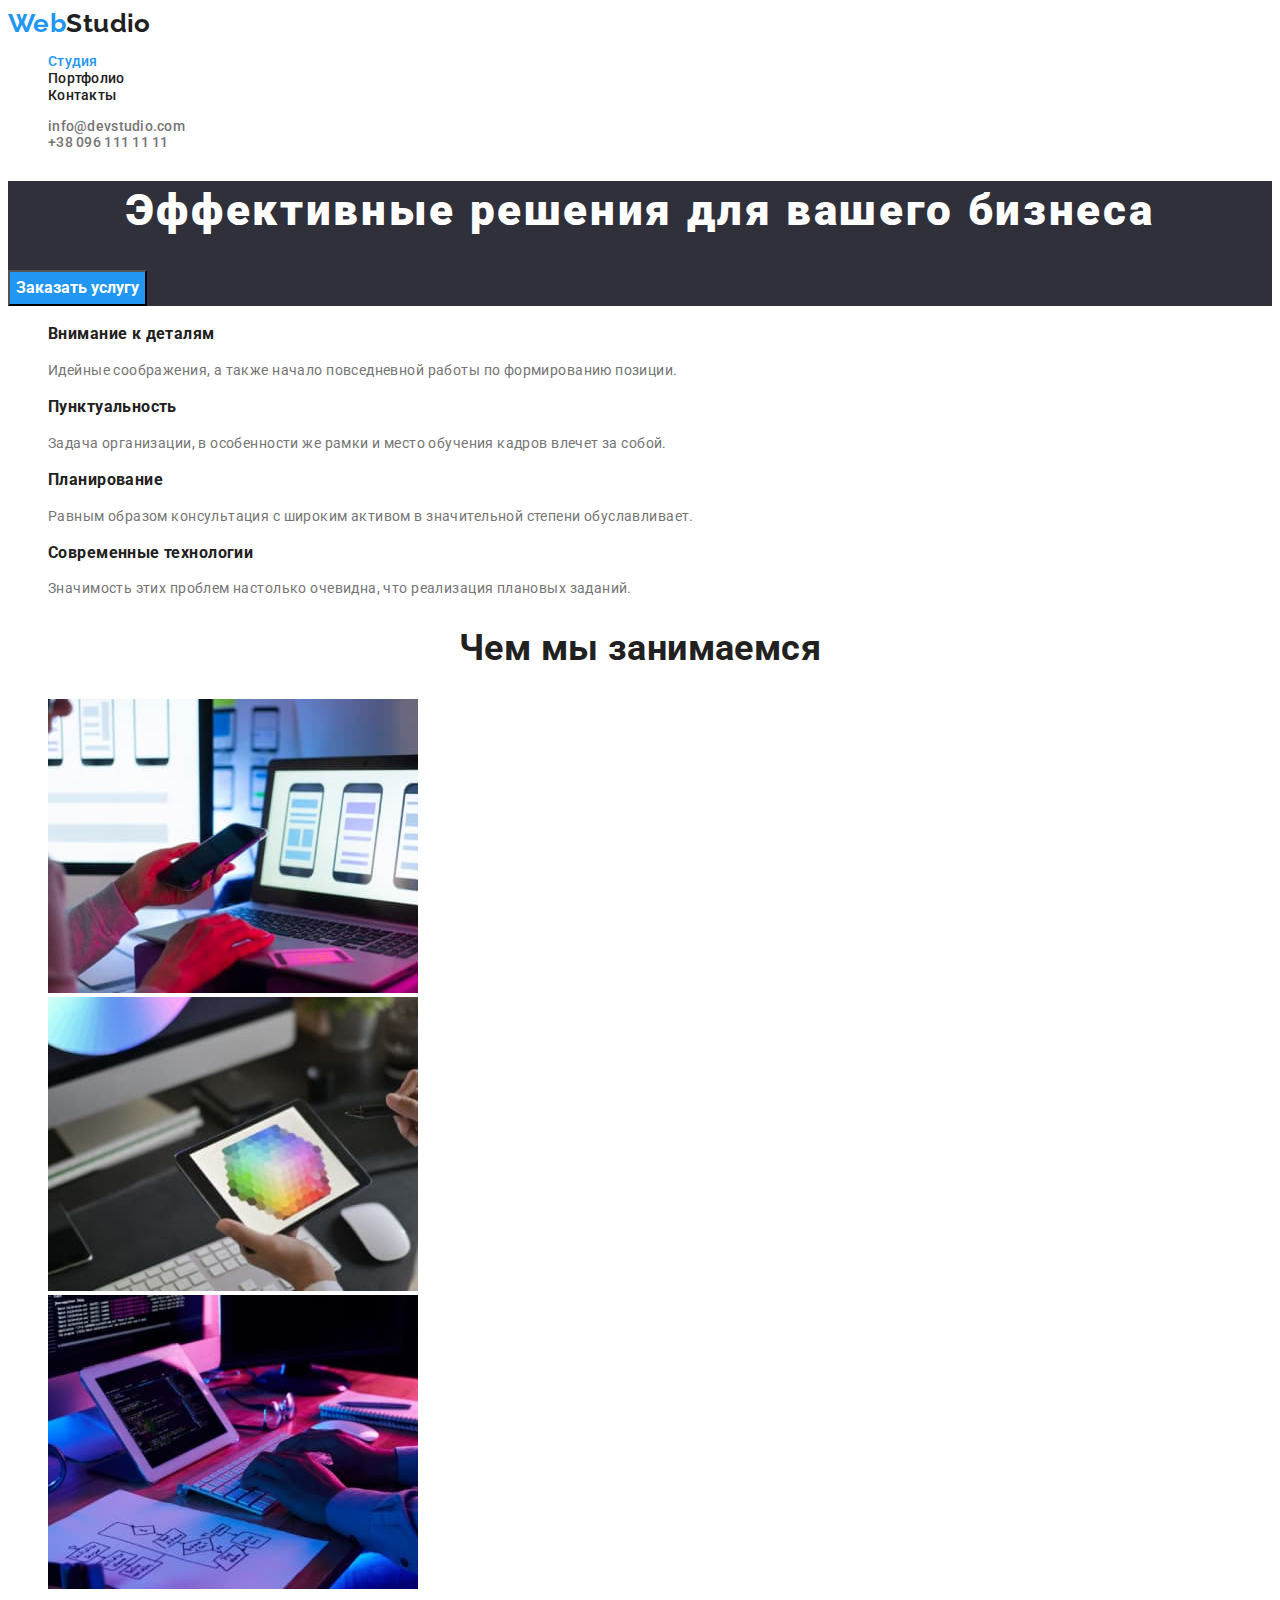
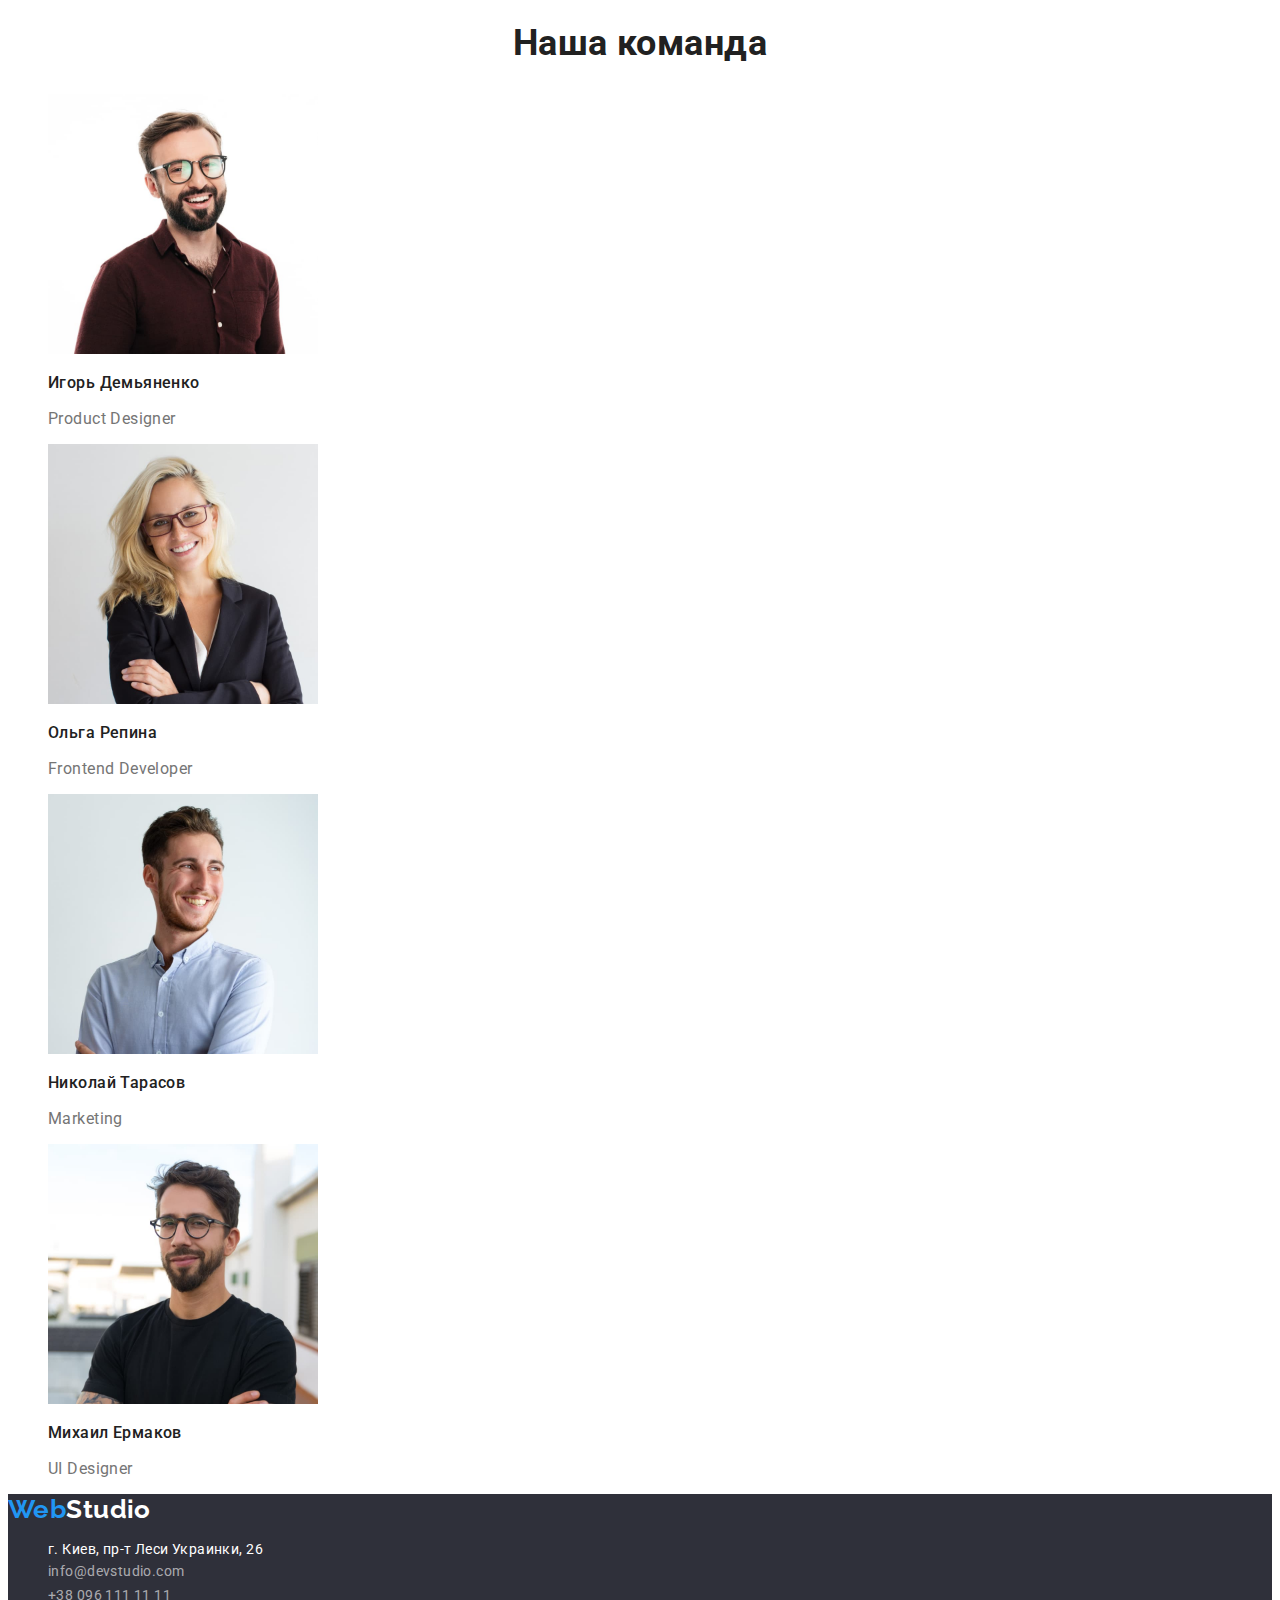
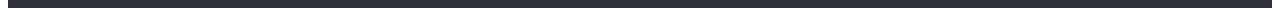
==== index.html @ 0cfbf5b4 "зклонований репозиторій" ====
<!DOCTYPE html>
<html lang="en">

<head>
    <meta charset="UTF-8">
    <meta http-equiv="X-UA-Compatible" content="IE=edge">
    <meta name="viewport" content="width=device-width, initial-scale=1.0">
    <link rel="preconnect" href="https://fonts.googleapis.com">
    <link
        href="https://fonts.googleapis.com/css2?family=Raleway:wght@700&family=Roboto:wght@400;500;700;900&display=swap"
        rel="stylesheet">
    <title>Студия</title>
    <link rel="stylesheet" href="./css/styles.css" />
</head>

<body>
    <header>
        <a class="logo" href="/">Web<span class="logo-span">Studio</span></a>

        <nav>
            <ul class="navigation list">
                <li class="navigation-item">
                    <a class="navigation-link current" href="./index.html">Студия</a>
                </li>
                <li class="navigation-item">
                    <a class="navigation-link" href="./portfolio.html">Портфолио</a>
                </li>
                <li class="navigation-item">
                    <a class="navigation-link" href="">Контакты</a>
                </li>
            </ul>
        </nav>
        <ul class="header-contacts list">
            <li class="contact-item"><a class="contact-link" href="mailto:info@devstudio.com">info@devstudio.com</a>
            </li>
            <li class="contact-item"><a class="contact-link" href="tel:+380961111111">+38 096 111 11 11</a></li>
        </ul>
    </header>
    <main>
        <!--hero section-->
        <section class="hero">
            <h1 class="hero-text">Эффективные решения для вашего бизнеса</h1>
            <button type="button" class="hero-button">Заказать услугу</button>
        </section>
        <!--principles of activity-->
        <section class="section">
            <ul class="list">
                <li clacc="principles-item">
                    <h3 class="title-principles">Внимание к деталям</h3>
                    <p class="principles-text">Идейные соображения, а также начало повседневной работы по формированию
                        позиции.</p>
                </li>
                <li clacc="principles-item">
                    <h3 class="title-principles">Пунктуальность</h3>
                    <p class="principles-text">Задача организации, в особенности же рамки и место обучения кадров влечет
                        за собой.</p>
                </li>
                <Li clacc="principles-item">
                    <h3 class="title-principles">Планирование</h3>
                    <p class="principles-text">Равным образом консультация с широким активом в значительной степени
                        обуславливает.</p>
                </li>
                <li clacc="principles-item">
                    <h3 class="title-principles">Современные технологии</h3>
                    <p class="principles-text">Значимость этих проблем настолько очевидна, что реализация плановых
                        заданий.</p>
                </li>
            </ul>
        </section>
        <!--section with photos-->
        <section class="section">
            <h2 class="title-section">Чем мы занимаемся</h2>
            <ul class="list">
                <li><img src="./images/img1.jpg" alt="ноутбук та телефон" width="370" /></li>
                <li><img src="./images/img2.jpg" alt="Планшет" width="370" /></li>
                <li><img src="./images/img3.jpg" alt="Клавіатура" width="370" /></li>
            </ul>
        </section>
        <!--our team-->
        <section class="section">
            <h2 class="title-section">Наша команда</h2>
            <ul class="list">
                <li class="worker-item">
                    <img src="./images/igor.jpg" alt="Фото Ігоря" width="270" class="worker-photo" />
                    <h3 class="worker-name">Игорь Демьяненко</h3>
                    <p class="worker-specialty">Product Designer</p>
                </li>
                <li class="worker-item">
                    <img src="./images/olga.jpg" alt="Фото Ольги" width="270" class="worker-photo" />
                    <h3 class="worker-name">Ольга Репина</h3>
                    <p class="worker-specialty">Frontend Developer</p>
                </li>
                <li class="worker-item">
                    <img src="./images/nikolay.jpg" alt="Фото Миколи" width="270" class="worker-photo" />
                    <h3 class="worker-name">Николай Тарасов</h3>
                    <p class="worker-specialty">Marketing</p>
                </li>
                <li class="worker-item">
                    <img src="./images/mihail.jpg" alt="Фото Михайла" width="270" class="worker-photo" />
                    <h3 class="worker-name">Михаил Ермаков</h3>
                    <p class="worker-specialty">UI Designer</p>
                </li>
            </ul>
        </section>
    </main>
    <footer class="footer">
        <a class="logo-footer" href="/">Web<span class="logo-footer-span">Studio</span></a>
        <address>
            <ul class="address list">
                <li class="address-text">г. Киев, пр-т Леси Украинки, 26</li>
                <li><a class="footer-contact" href="mailto:info@devstudio.com">info@devstudio.com</a></li>
                <li><a class="footer-contact" href="tel:+380961111111">+38 096 111 11 11</a></li>
            </ul>
        </address>
    </footer>
</body>

</html>
---- css/styles.css ----
:root {
  --title-text-color: #212121;
  --accent-color: #2196f3;
  --text-color: #757575;
  --wright-color: #ffffff;
}
body {
  font-family: Roboto, sans-serif;
  background-color: #ffffff;
  color: var(--text-color);
  letter-spacing: 0.03em;
  font-size: 14px;
  line-height: 1.2;
}

.list {
  list-style: none;
}
/* header */

.navigation-link:hover,
.navigation-link:focus,
.contact-link:hover,
.contact-link:focus,
.contact-link-adress:hover,
.contact-link-adress:focus {
  color: var(--accent-color);
}

.title-section,
.title-principles,
.worker-name,
.galery-title {
  color: var(--title-text-color);
}

.hero-button:hover {
  color: var(--title-text-color);
}
.hero-button {
  font-weight: 700;
  font-size: 16px;
  line-height: 1.88;
  color: var(--wright-color);
  background-color: var(--accent-color);
  font-family: inherit;
  cursor: pointer;
}
.filter-button:hover {
  color: var(--wright-color);
  background-color: var(--accent-color);
}
.filter-button {
  color: var(--title-text-color);
  font-weight: 500;
  font-size: 16px;
  line-height: 1.6;
  background-color: #f5f4fa;
  font-family: inherit;
  cursor: pointer;
}

.logo,
.logo-footer {
  font-family: Raleway;
  font-weight: 700;
  font-size: 26px;
  color: var(--accent-color);
  text-decoration: none;
}
.logo-span {
  color: var(--title-text-color);
}
.navigation-link {
  font-weight: 500;
  color: var(--title-text-color);
  letter-spacing: 0.02em;
  text-decoration: none;
}
.contact-link {
  font-weight: 500;
  color: var(--text-color);
  text-decoration: none;
  letter-spacing: 0.02em;
}
.hero,
.footer {
  background-color: #2f303a;
}
.hero-text {
  font-weight: 900;
  font-size: 44px;
  line-height: 1.36;
  text-align: center;
  color: var(--wright-color);
  letter-spacing: 0.06em;
}
.title-principles {
  font-weight: 700;
  line-height: 1.42;
}
.title-section {
  font-weight: 700;
  font-size: 36px;
  line-height: 1.17;
  text-align: center;
}

.worker-name {
  font-weight: 500;
  font-size: 16px;
  line-height: 1.18;
}
.worker-specialty {
  font-size: 16px;
}
.logo-footer-span,
.address-text {
  color: var(--wright-color);
}
.address-text {
  font-style: normal;
  line-height: 1.5;
}
.galery-title {
  font-weight: 700;
  font-size: 18px;
  line-height: 2;
}
.current {
  color: var(--accent-color);
}
.footer-contact {
  font-style: normal;
  line-height: 1.7;
  color: rgba(255, 255, 255, 0.6);
  text-decoration: none;
}
.galery-link {
  text-decoration: none;
}
.galery-text {
  color: var(--text-color);
}
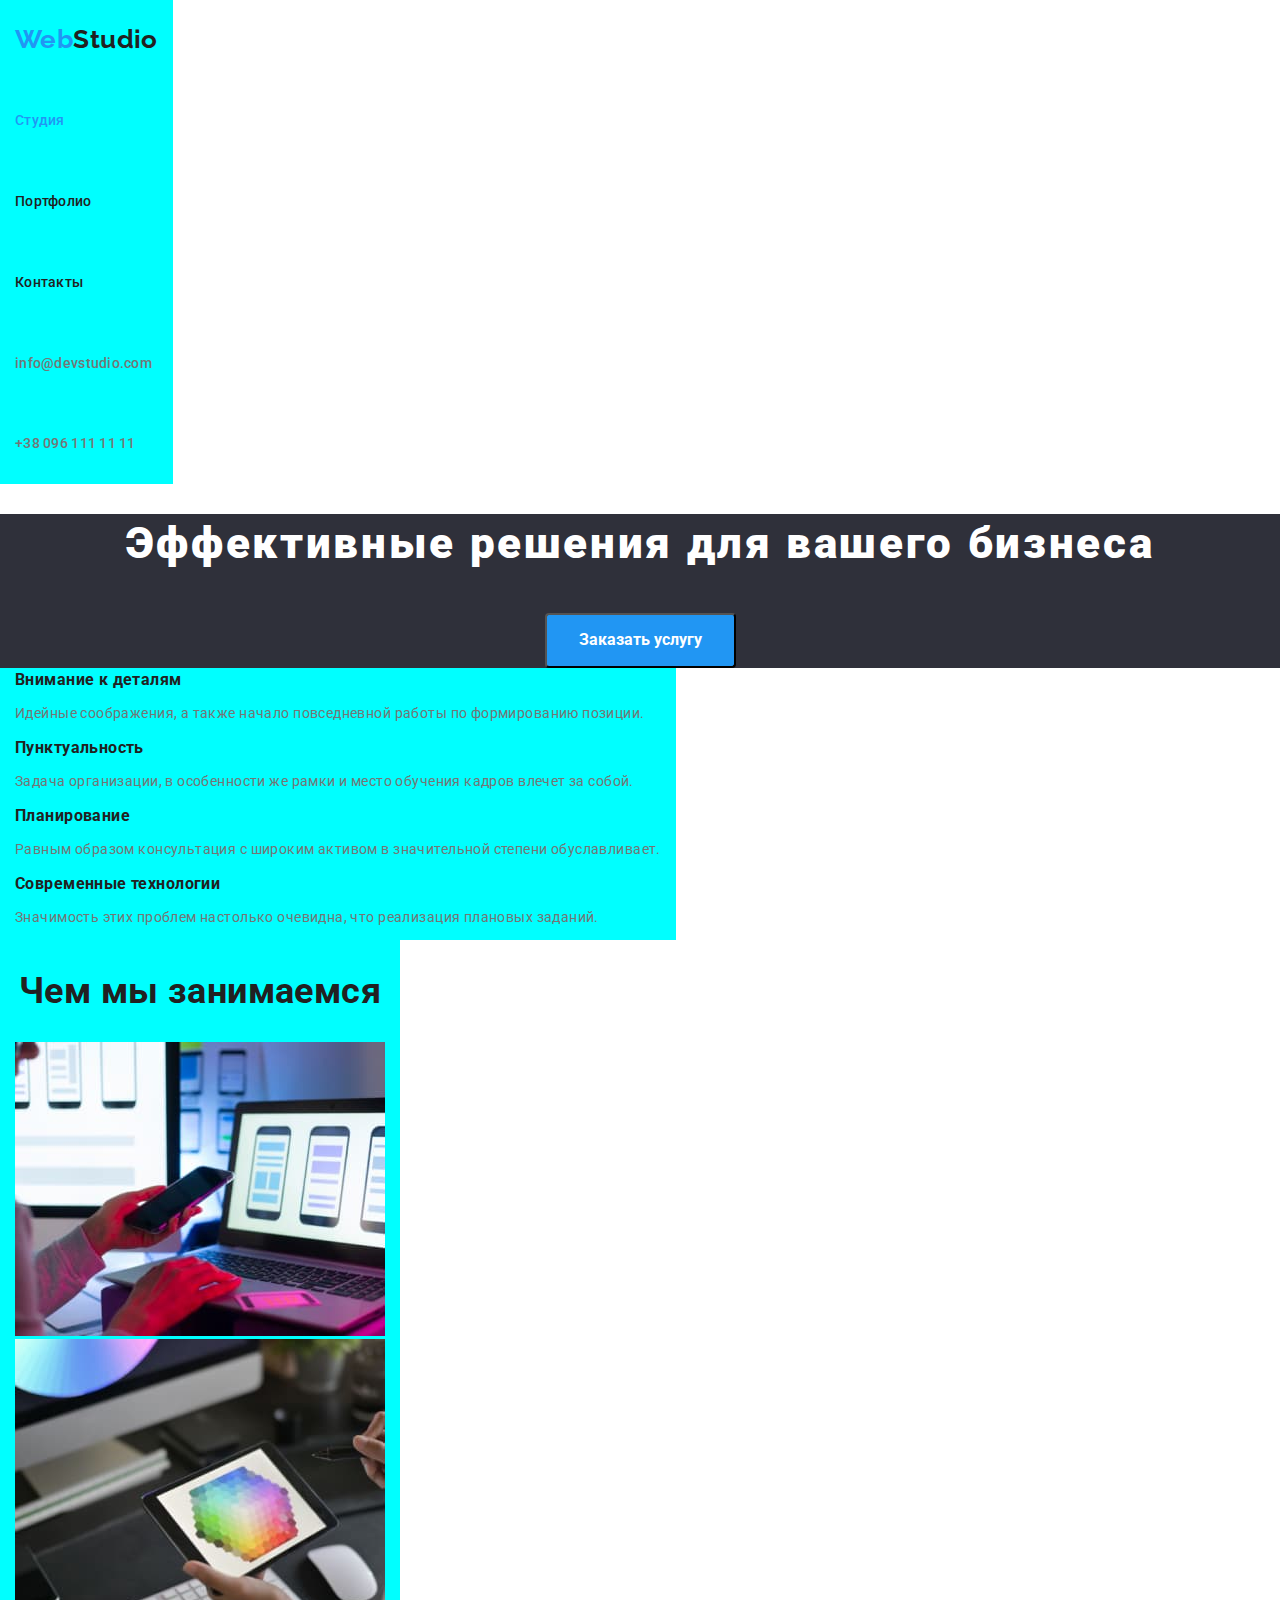
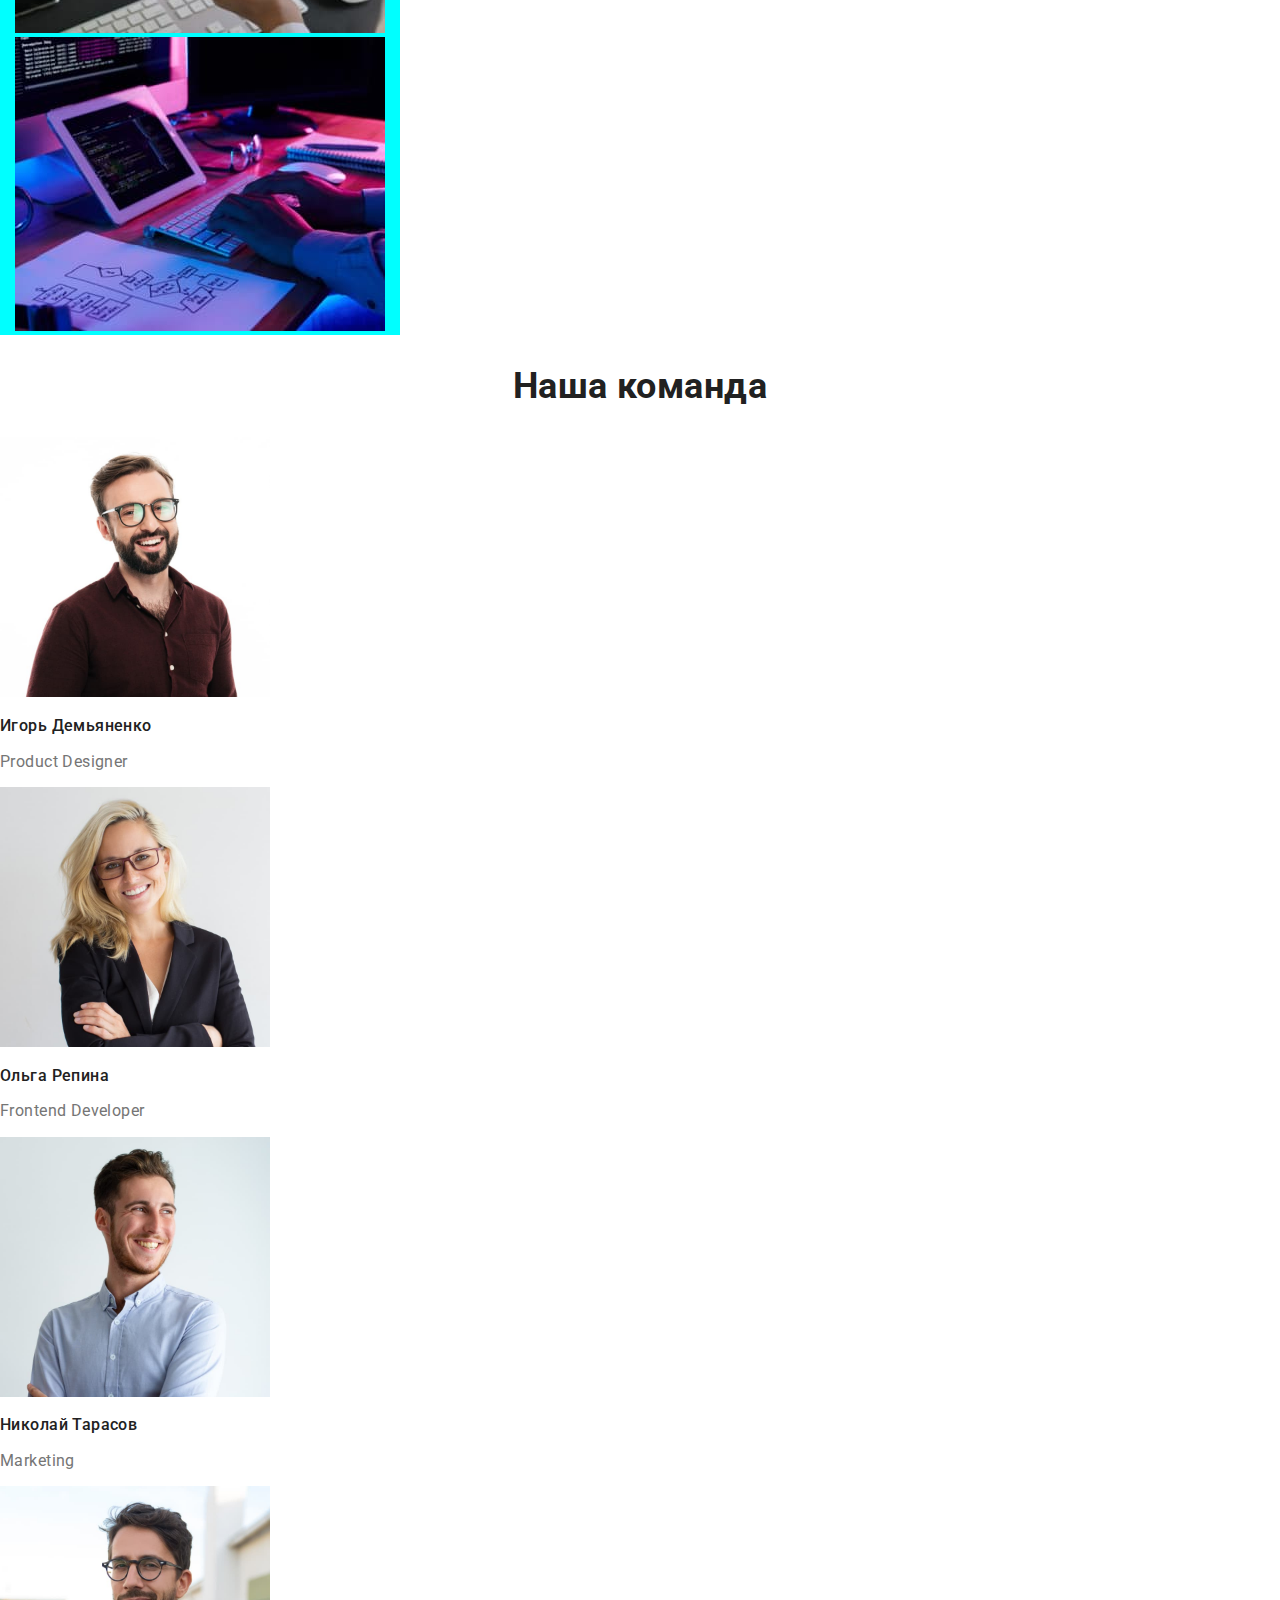
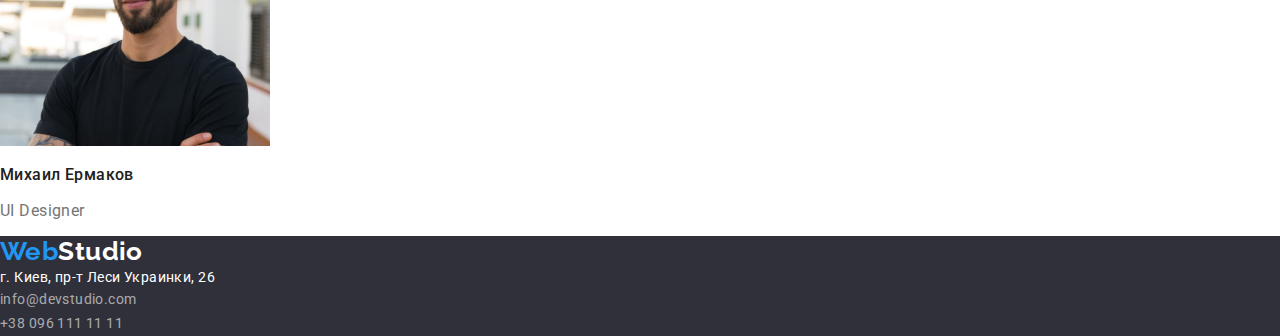
==== commit 64e47cf1: "початок ДЗ№3" ====
--- a/index.html
+++ b/index.html
@@ -6,35 +6,37 @@
     <meta http-equiv="X-UA-Compatible" content="IE=edge">
     <meta name="viewport" content="width=device-width, initial-scale=1.0">
     <link rel="preconnect" href="https://fonts.googleapis.com">
-    <link
-        href="https://fonts.googleapis.com/css2?family=Raleway:wght@700&family=Roboto:wght@400;500;700;900&display=swap"
+    <link href="https://fonts.googleapis.com/css2?family=Raleway:wght@700&family=Roboto:wght@400;500;700;900&display=swap"
         rel="stylesheet">
     <title>Студия</title>
+    <link rel="stylesheet" href="https://cdnjs.cloudflare.com/ajax/libs/modern-normalize/1.1.0/modern-normalize.min.css" />
     <link rel="stylesheet" href="./css/styles.css" />
 </head>
 
 <body>
     <header>
-        <a class="logo" href="/">Web<span class="logo-span">Studio</span></a>
-
-        <nav>
-            <ul class="navigation list">
-                <li class="navigation-item">
-                    <a class="navigation-link current" href="./index.html">Студия</a>
+        <div class="container">
+            <a class="logo" href="/">Web<span class="logo-span">Studio</span></a>
+            
+            <nav>
+                <ul class="navigation list">
+                    <li class="navigation-item">
+                        <a class="navigation-link current" href="./index.html">Студия</a>
+                    </li>
+                    <li class="navigation-item">
+                        <a class="navigation-link" href="./portfolio.html">Портфолио</a>
+                    </li>
+                    <li class="navigation-item">
+                        <a class="navigation-link" href="">Контакты</a>
+                    </li>
+                </ul>
+            </nav>
+            <ul class="header-contacts list">
+                <li class="contact-item"><a class="contact-link" href="mailto:info@devstudio.com">info@devstudio.com</a>
                 </li>
-                <li class="navigation-item">
-                    <a class="navigation-link" href="./portfolio.html">Портфолио</a>
-                </li>
-                <li class="navigation-item">
-                    <a class="navigation-link" href="">Контакты</a>
-                </li>
+                <li class="contact-item"><a class="contact-link" href="tel:+380961111111">+38 096 111 11 11</a></li>
             </ul>
-        </nav>
-        <ul class="header-contacts list">
-            <li class="contact-item"><a class="contact-link" href="mailto:info@devstudio.com">info@devstudio.com</a>
-            </li>
-            <li class="contact-item"><a class="contact-link" href="tel:+380961111111">+38 096 111 11 11</a></li>
-        </ul>
+        </div>
     </header>
     <main>
         <!--hero section-->
@@ -43,39 +45,43 @@
             <button type="button" class="hero-button">Заказать услугу</button>
         </section>
         <!--principles of activity-->
-        <section class="section">
-            <ul class="list">
-                <li clacc="principles-item">
-                    <h3 class="title-principles">Внимание к деталям</h3>
-                    <p class="principles-text">Идейные соображения, а также начало повседневной работы по формированию
-                        позиции.</p>
-                </li>
-                <li clacc="principles-item">
-                    <h3 class="title-principles">Пунктуальность</h3>
-                    <p class="principles-text">Задача организации, в особенности же рамки и место обучения кадров влечет
-                        за собой.</p>
-                </li>
-                <Li clacc="principles-item">
-                    <h3 class="title-principles">Планирование</h3>
-                    <p class="principles-text">Равным образом консультация с широким активом в значительной степени
-                        обуславливает.</p>
-                </li>
-                <li clacc="principles-item">
-                    <h3 class="title-principles">Современные технологии</h3>
-                    <p class="principles-text">Значимость этих проблем настолько очевидна, что реализация плановых
-                        заданий.</p>
-                </li>
-            </ul>
-        </section>
-        <!--section with photos-->
-        <section class="section">
-            <h2 class="title-section">Чем мы занимаемся</h2>
-            <ul class="list">
-                <li><img src="./images/img1.jpg" alt="ноутбук та телефон" width="370" /></li>
-                <li><img src="./images/img2.jpg" alt="Планшет" width="370" /></li>
-                <li><img src="./images/img3.jpg" alt="Клавіатура" width="370" /></li>
-            </ul>
-        </section>
+            <section class="section">
+                <div class="container">
+                    <ul class="list">
+                        <li clacc="principles-item">
+                            <h3 class="title-principles">Внимание к деталям</h3>
+                            <p class="principles-text">Идейные соображения, а также начало повседневной работы по формированию
+                                позиции.</p>
+                        </li>
+                        <li clacc="principles-item">
+                            <h3 class="title-principles">Пунктуальность</h3>
+                            <p class="principles-text">Задача организации, в особенности же рамки и место обучения кадров влечет
+                                за собой.</p>
+                        </li>
+                        <Li clacc="principles-item">
+                            <h3 class="title-principles">Планирование</h3>
+                            <p class="principles-text">Равным образом консультация с широким активом в значительной степени
+                                обуславливает.</p>
+                        </li>
+                        <li clacc="principles-item">
+                            <h3 class="title-principles">Современные технологии</h3>
+                            <p class="principles-text">Значимость этих проблем настолько очевидна, что реализация плановых
+                                заданий.</p>
+                        </li>
+                    </ul>
+                </div>
+            </section>
+                <!--section with photos-->
+            <section class="section">
+                <div class="container">
+                    <h2 class="title-section">Чем мы занимаемся</h2>
+                    <ul class="list">
+                        <li><img src="./images/img1.jpg" alt="ноутбук та телефон" width="370" /></li>
+                        <li><img src="./images/img2.jpg" alt="Планшет" width="370" /></li>
+                        <li><img src="./images/img3.jpg" alt="Клавіатура" width="370" /></li>
+                    </ul>
+                </div>
+            </section>
         <!--our team-->
         <section class="section">
             <h2 class="title-section">Наша команда</h2>
--- a/css/styles.css
+++ b/css/styles.css
@@ -15,6 +15,8 @@
 
 .list {
   list-style: none;
+  padding: 0;
+  margin: 0;
 }
 /* header */
 
@@ -33,11 +35,20 @@
 .galery-title {
   color: var(--title-text-color);
 }
+.container {
+  display: inline-block;
+  width: 1200;
+  background-color: aqua;
+  margin: 0;
+  padding: 0 15px;
+}
 
 .hero-button:hover {
   color: var(--title-text-color);
 }
 .hero-button {
+  display: inline-block;
+  text-align: center;
   font-weight: 700;
   font-size: 16px;
   line-height: 1.88;
@@ -45,6 +56,8 @@
   background-color: var(--accent-color);
   font-family: inherit;
   cursor: pointer;
+  border-radius: 4px;
+  padding: 10px 32px;
 }
 .filter-button:hover {
   color: var(--wright-color);
@@ -68,24 +81,39 @@
   color: var(--accent-color);
   text-decoration: none;
 }
+.logo {
+  display: inline-block;
+  margin-top: 24px;
+  margin-bottom: 25px;
+}
 .logo-span {
   color: var(--title-text-color);
 }
 .navigation-link {
+  display: inline-block;
   font-weight: 500;
   color: var(--title-text-color);
   letter-spacing: 0.02em;
   text-decoration: none;
+  margin-top: 32px;
+  margin-bottom: 32px;
 }
 .contact-link {
+  display: inline-block;
   font-weight: 500;
   color: var(--text-color);
   text-decoration: none;
   letter-spacing: 0.02em;
+  margin-top: 32px;
+  margin-bottom: 32px;
 }
 .hero,
 .footer {
   background-color: #2f303a;
+}
+.hero {
+  text-align: center;
+  margin-bottom: o;
 }
 .hero-text {
   font-weight: 900;
@@ -94,6 +122,9 @@
   text-align: center;
   color: var(--wright-color);
   letter-spacing: 0.06em;
+  margin-left: 0;
+  margin-right: 0;
+  margin-bottom: 40px;
 }
 .title-principles {
   font-weight: 700;
@@ -142,3 +173,14 @@
 .galery-text {
   color: var(--text-color);
 }
+
+.title-principles {
+  margin-top: 0;
+  margin-bottom: 10px;
+}
+.section {
+  padding-top: 94;
+  padding-bottom: 94;
+  margin-top: 0;
+  margin-bottom: 0;
+}
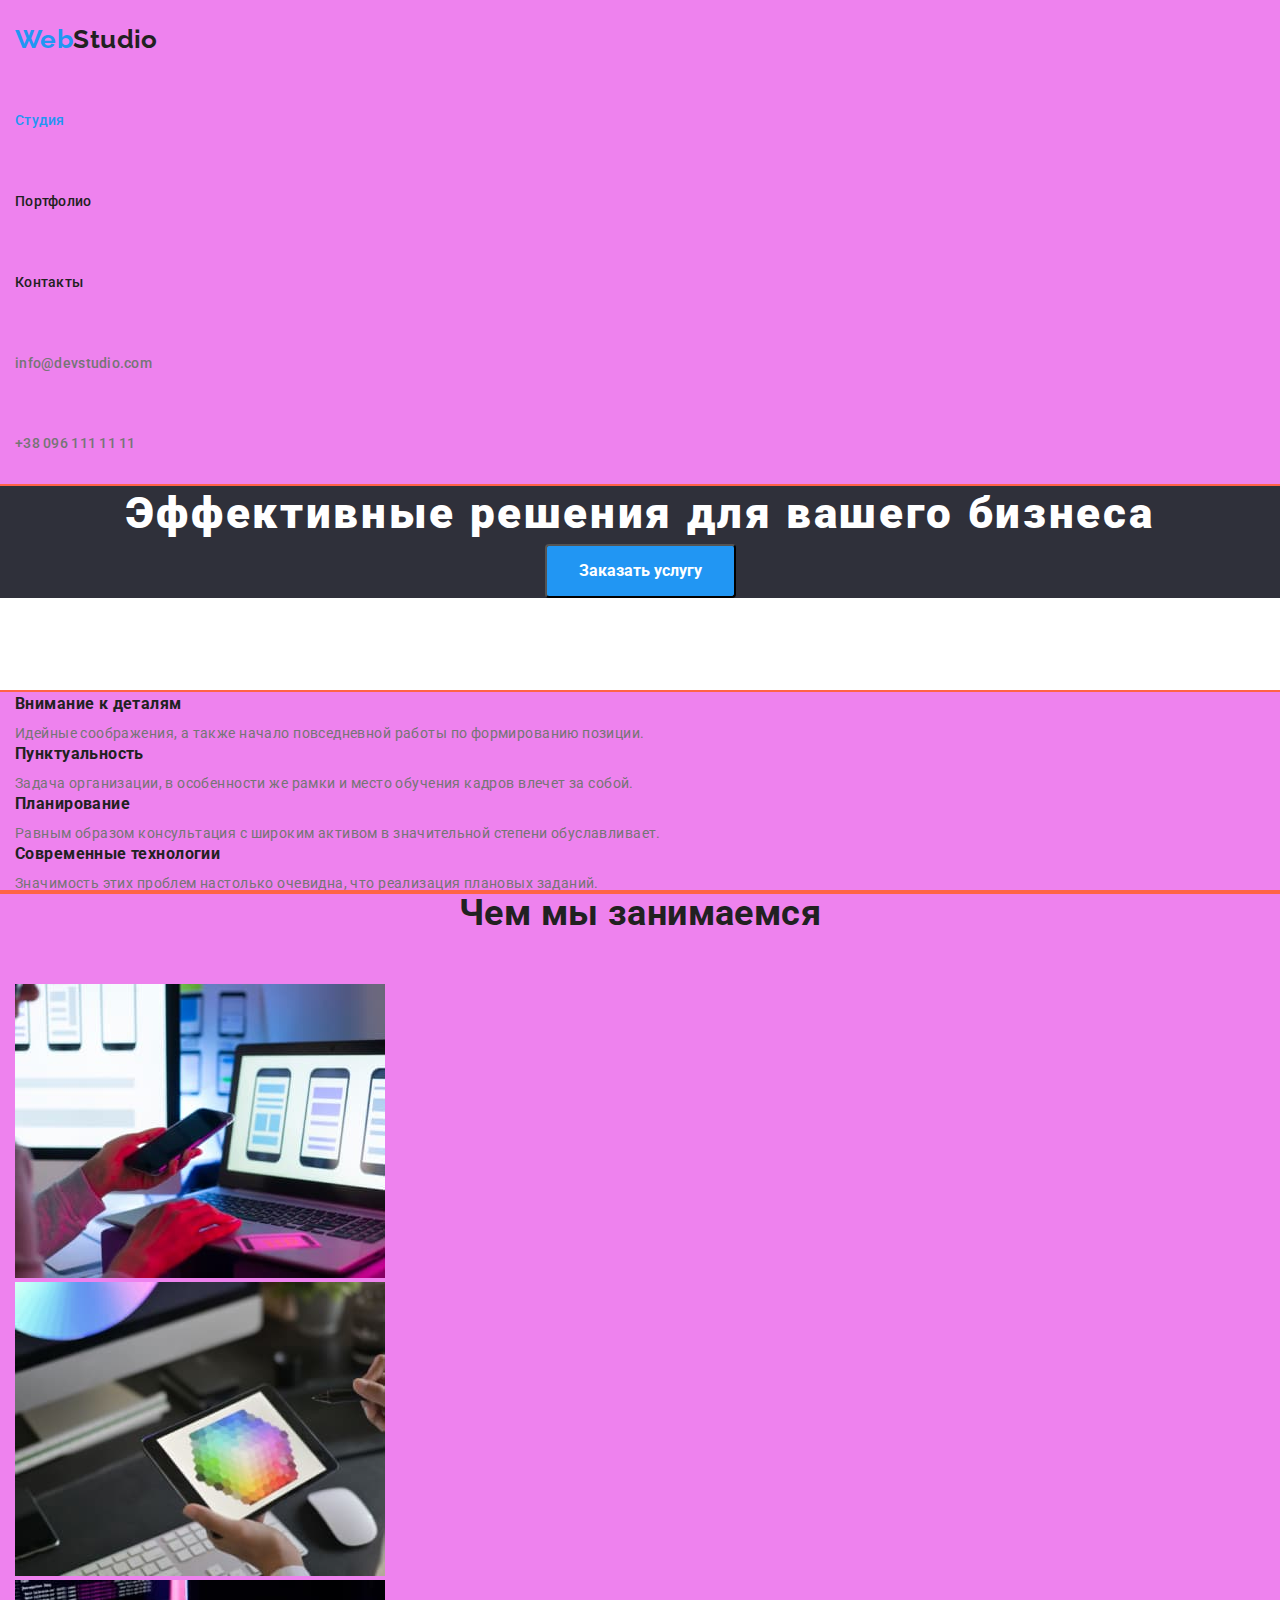
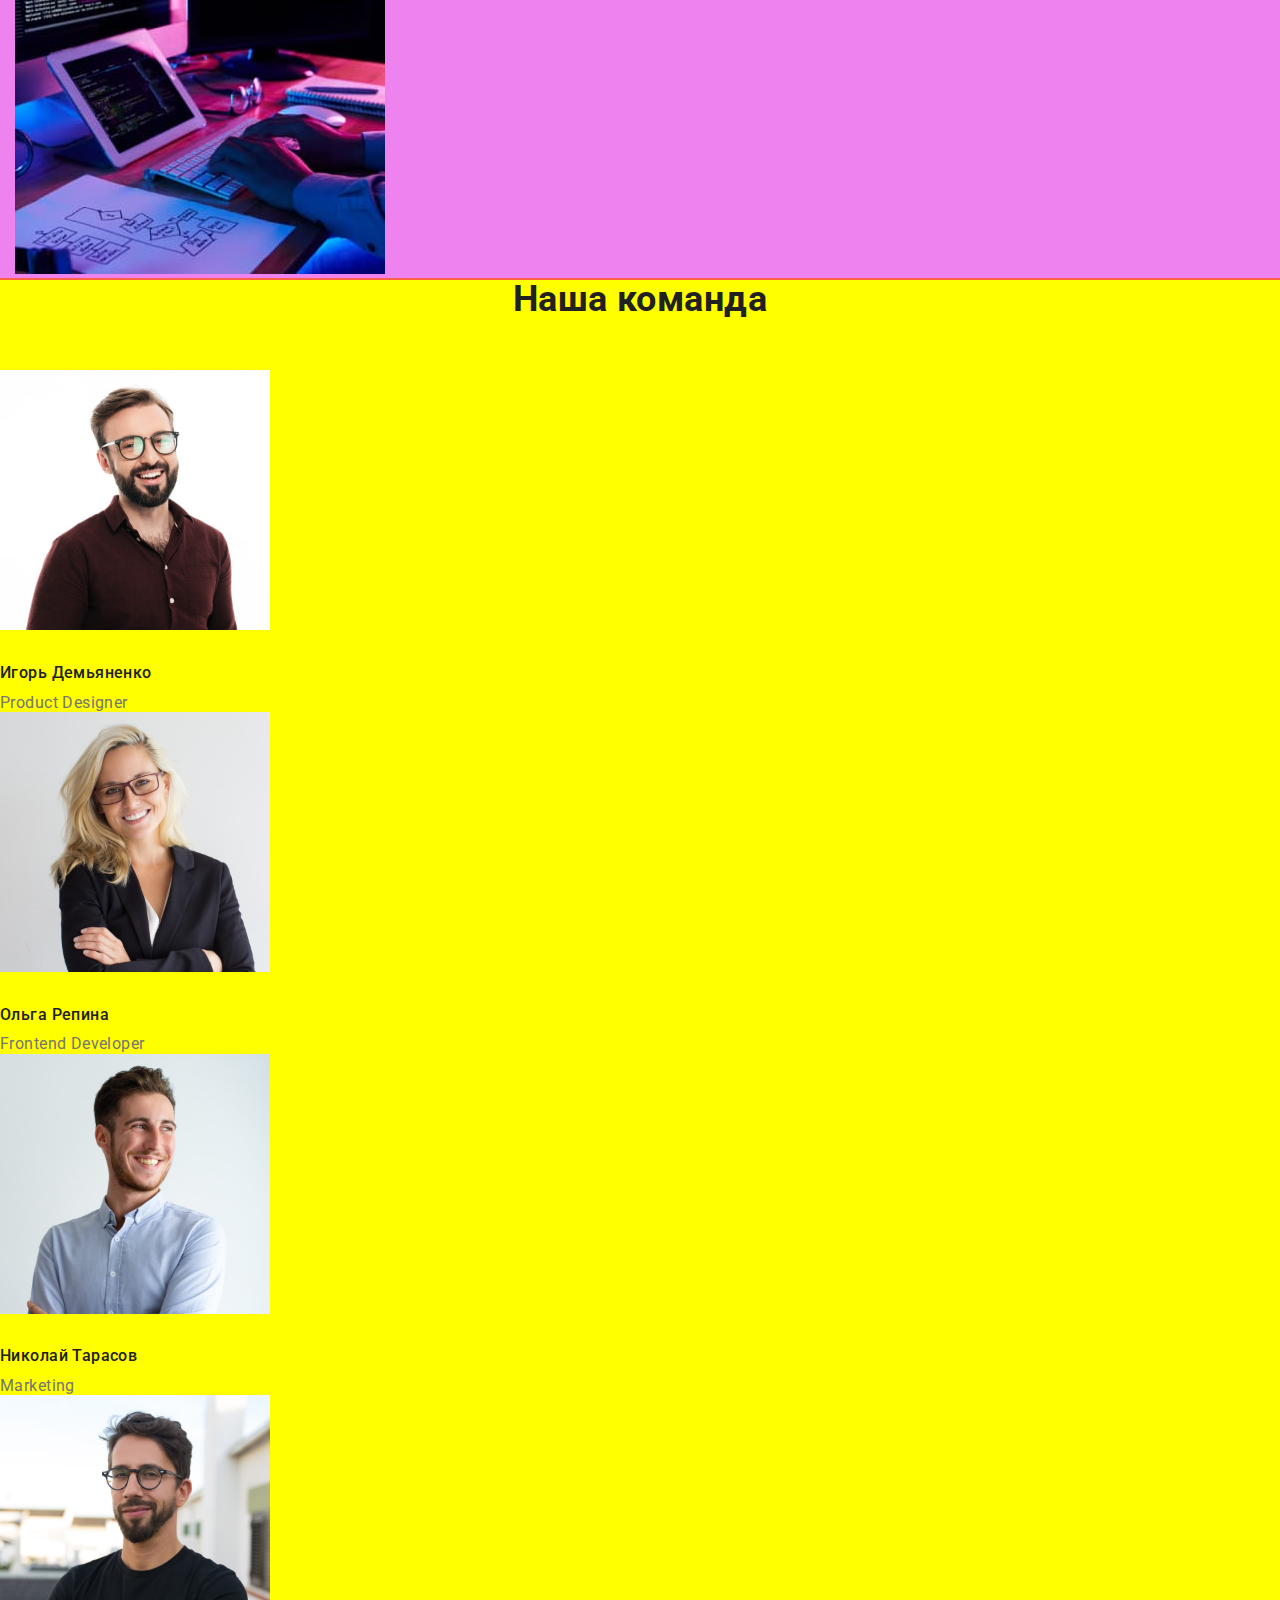
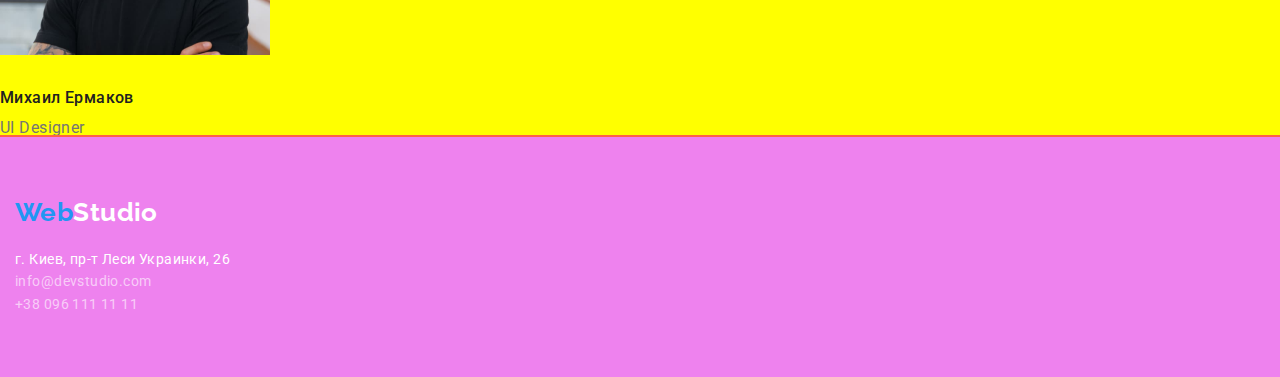
==== commit cfab3307: "20.07.2021" ====
--- a/index.html
+++ b/index.html
@@ -110,14 +110,16 @@
         </section>
     </main>
     <footer class="footer">
-        <a class="logo-footer" href="/">Web<span class="logo-footer-span">Studio</span></a>
-        <address>
-            <ul class="address list">
-                <li class="address-text">г. Киев, пр-т Леси Украинки, 26</li>
-                <li><a class="footer-contact" href="mailto:info@devstudio.com">info@devstudio.com</a></li>
-                <li><a class="footer-contact" href="tel:+380961111111">+38 096 111 11 11</a></li>
-            </ul>
-        </address>
+        <div class="container">
+            <a class="logo-footer" href="/">Web<span class="logo-footer-span">Studio</span></a>
+            <address>
+                <ul class="address list">
+                    <li class="address-text">г. Киев, пр-т Леси Украинки, 26</li>
+                    <li><a class="footer-contact" href="mailto:info@devstudio.com">info@devstudio.com</a></li>
+                    <li><a class="footer-contact tel" href="tel:+380961111111">+38 096 111 11 11</a></li>
+                </ul>
+            </address>
+        </div>
     </footer>
 </body>
 
--- a/css/styles.css
+++ b/css/styles.css
@@ -5,6 +5,7 @@
   --wright-color: #ffffff;
 }
 body {
+  margin: 0;
   font-family: Roboto, sans-serif;
   background-color: #ffffff;
   color: var(--text-color);
@@ -12,14 +13,11 @@
   font-size: 14px;
   line-height: 1.2;
 }
-
 .list {
   list-style: none;
   padding: 0;
   margin: 0;
 }
-/* header */
-
 .navigation-link:hover,
 .navigation-link:focus,
 .contact-link:hover,
@@ -28,21 +26,87 @@
 .contact-link-adress:focus {
   color: var(--accent-color);
 }
-
 .title-section,
 .title-principles,
 .worker-name,
 .galery-title {
   color: var(--title-text-color);
 }
-.container {
-  display: inline-block;
-  width: 1200;
-  background-color: aqua;
+h1, h2, h3, p {
   margin: 0;
-  padding: 0 15px;
+  padding: 0;
 }
 
+/* header */
+.logo,
+.logo-footer {
+  font-family: Raleway;
+  font-weight: 700;
+  font-size: 26px;
+  color: var(--accent-color);
+  text-decoration: none;
+}
+.logo {
+  display: inline-block;
+  margin-top: 24px;
+  margin-bottom: 25px;
+}
+.logo-span {
+  color: var(--title-text-color);
+}
+.navigation-link {
+  display: inline-block;
+  font-weight: 500;
+  color: var(--title-text-color);
+  letter-spacing: 0.02em;
+  text-decoration: none;
+  margin-top: 32px;
+  margin-bottom: 32px;
+  vertical-align: middle;
+}
+.contact-link {
+  display: inline-block;
+  font-weight: 500;
+  color: var(--text-color);
+  text-decoration: none;
+  letter-spacing: 0.02em;
+  margin-top: 32px;
+  margin-bottom: 32px;
+  vertical-align: middle;
+}
+.current {
+  color: var(--accent-color);
+}
+/*footer*/
+.logo-footer-span,
+.address-text {
+  color: var(--wright-color);
+}
+.address-text {
+  font-style: normal;
+  line-height: 1.5;
+}
+.footer-contact {
+  font-style: normal;
+  line-height: 1.7;
+  color: rgba(255, 255, 255, 0.6);
+  text-decoration: none;
+}
+.logo-footer {
+  display: inline-block;
+  margin-top: 60px;
+  margin-bottom: 20px;
+}
+.address {
+  display: inline-block;
+  margin-bottom: 9px;
+}
+.tel{
+  display: inline-block;
+  margin-bottom: 60px;
+}
+
+/*hero*/
 .hero-button:hover {
   color: var(--title-text-color);
 }
@@ -59,11 +123,51 @@
   border-radius: 4px;
   padding: 10px 32px;
 }
+.hero,
+.footer {
+  background-color: #2f303a;
+}
+.hero {
+  text-align: center;
+  margin-bottom: 94px;
+}
+.hero-text {
+  font-weight: 900;
+  font-size: 44px;
+  line-height: 1.36;
+  color: var(--wright-color);
+  letter-spacing: 0.06em;
+  margin-bottom: 0;
+  margin-top: 0;
+}
+/*principles*/
+.title-principles {
+  display: inline-block;
+  font-weight: 700;
+  line-height: 1.42;
+  margin-bottom: 10px;
+}
+/*worker*/
+.worker-photo {
+  margin-bottom: 30px;
+}
+.worker-name {
+  font-weight: 500;
+  font-size: 16px;
+  line-height: 1.18;
+  margin-bottom: 10px;
+}
+.worker-specialty {
+  font-size: 16px;
+  margin-bottom: 0;
+}
+/*filter*/
 .filter-button:hover {
   color: var(--wright-color);
   background-color: var(--accent-color);
 }
 .filter-button {
+  display: inline-block;
   color: var(--title-text-color);
   font-weight: 500;
   font-size: 16px;
@@ -71,116 +175,45 @@
   background-color: #f5f4fa;
   font-family: inherit;
   cursor: pointer;
+  border-radius: 4px;
+  vertical-align: middle;
+  padding: 6px 32px;
+}
+/*galery*/
+.galery-title {
+  font-weight: 700;
+  font-size: 18px;
+  line-height: 2;
+}
+.galery-link {
+  text-decoration: none;
+}
+.galery-text {
+  color: var(--text-color);
 }
 
-.logo,
-.logo-footer {
-  font-family: Raleway;
-  font-weight: 700;
-  font-size: 26px;
-  color: var(--accent-color);
-  text-decoration: none;
-}
-.logo {
-  display: inline-block;
-  margin-top: 24px;
-  margin-bottom: 25px;
-}
-.logo-span {
-  color: var(--title-text-color);
-}
-.navigation-link {
-  display: inline-block;
-  font-weight: 500;
-  color: var(--title-text-color);
-  letter-spacing: 0.02em;
-  text-decoration: none;
-  margin-top: 32px;
-  margin-bottom: 32px;
-}
-.contact-link {
-  display: inline-block;
-  font-weight: 500;
-  color: var(--text-color);
-  text-decoration: none;
-  letter-spacing: 0.02em;
-  margin-top: 32px;
-  margin-bottom: 32px;
-}
-.hero,
-.footer {
-  background-color: #2f303a;
-}
-.hero {
-  text-align: center;
-  margin-bottom: o;
-}
-.hero-text {
-  font-weight: 900;
-  font-size: 44px;
-  line-height: 1.36;
-  text-align: center;
-  color: var(--wright-color);
-  letter-spacing: 0.06em;
-  margin-left: 0;
-  margin-right: 0;
-  margin-bottom: 40px;
-}
-.title-principles {
-  font-weight: 700;
-  line-height: 1.42;
-}
+/*other*/
 .title-section {
   font-weight: 700;
   font-size: 36px;
   line-height: 1.17;
   text-align: center;
-}
-
-.worker-name {
-  font-weight: 500;
-  font-size: 16px;
-  line-height: 1.18;
-}
-.worker-specialty {
-  font-size: 16px;
-}
-.logo-footer-span,
-.address-text {
-  color: var(--wright-color);
-}
-.address-text {
-  font-style: normal;
-  line-height: 1.5;
-}
-.galery-title {
-  font-weight: 700;
-  font-size: 18px;
-  line-height: 2;
-}
-.current {
-  color: var(--accent-color);
-}
-.footer-contact {
-  font-style: normal;
-  line-height: 1.7;
-  color: rgba(255, 255, 255, 0.6);
-  text-decoration: none;
-}
-.galery-link {
-  text-decoration: none;
-}
-.galery-text {
-  color: var(--text-color);
-}
-
-.title-principles {
-  margin-top: 0;
-  margin-bottom: 10px;
-}
-.section {
+  margin-bottom: 50px;
+}
+.list {
   padding-top: 94;
   padding-bottom: 94;
   margin-top: 0;
   margin-bottom: 0;
 }
+.container {
+  width: 1230;
+  margin-left: auto;
+  margin-right: auto;
+  padding: 0 15px;
+  outline: 2px solid tomato;
+  background-color: violet;
+}
+.section {
+  background-color: yellow;
+}
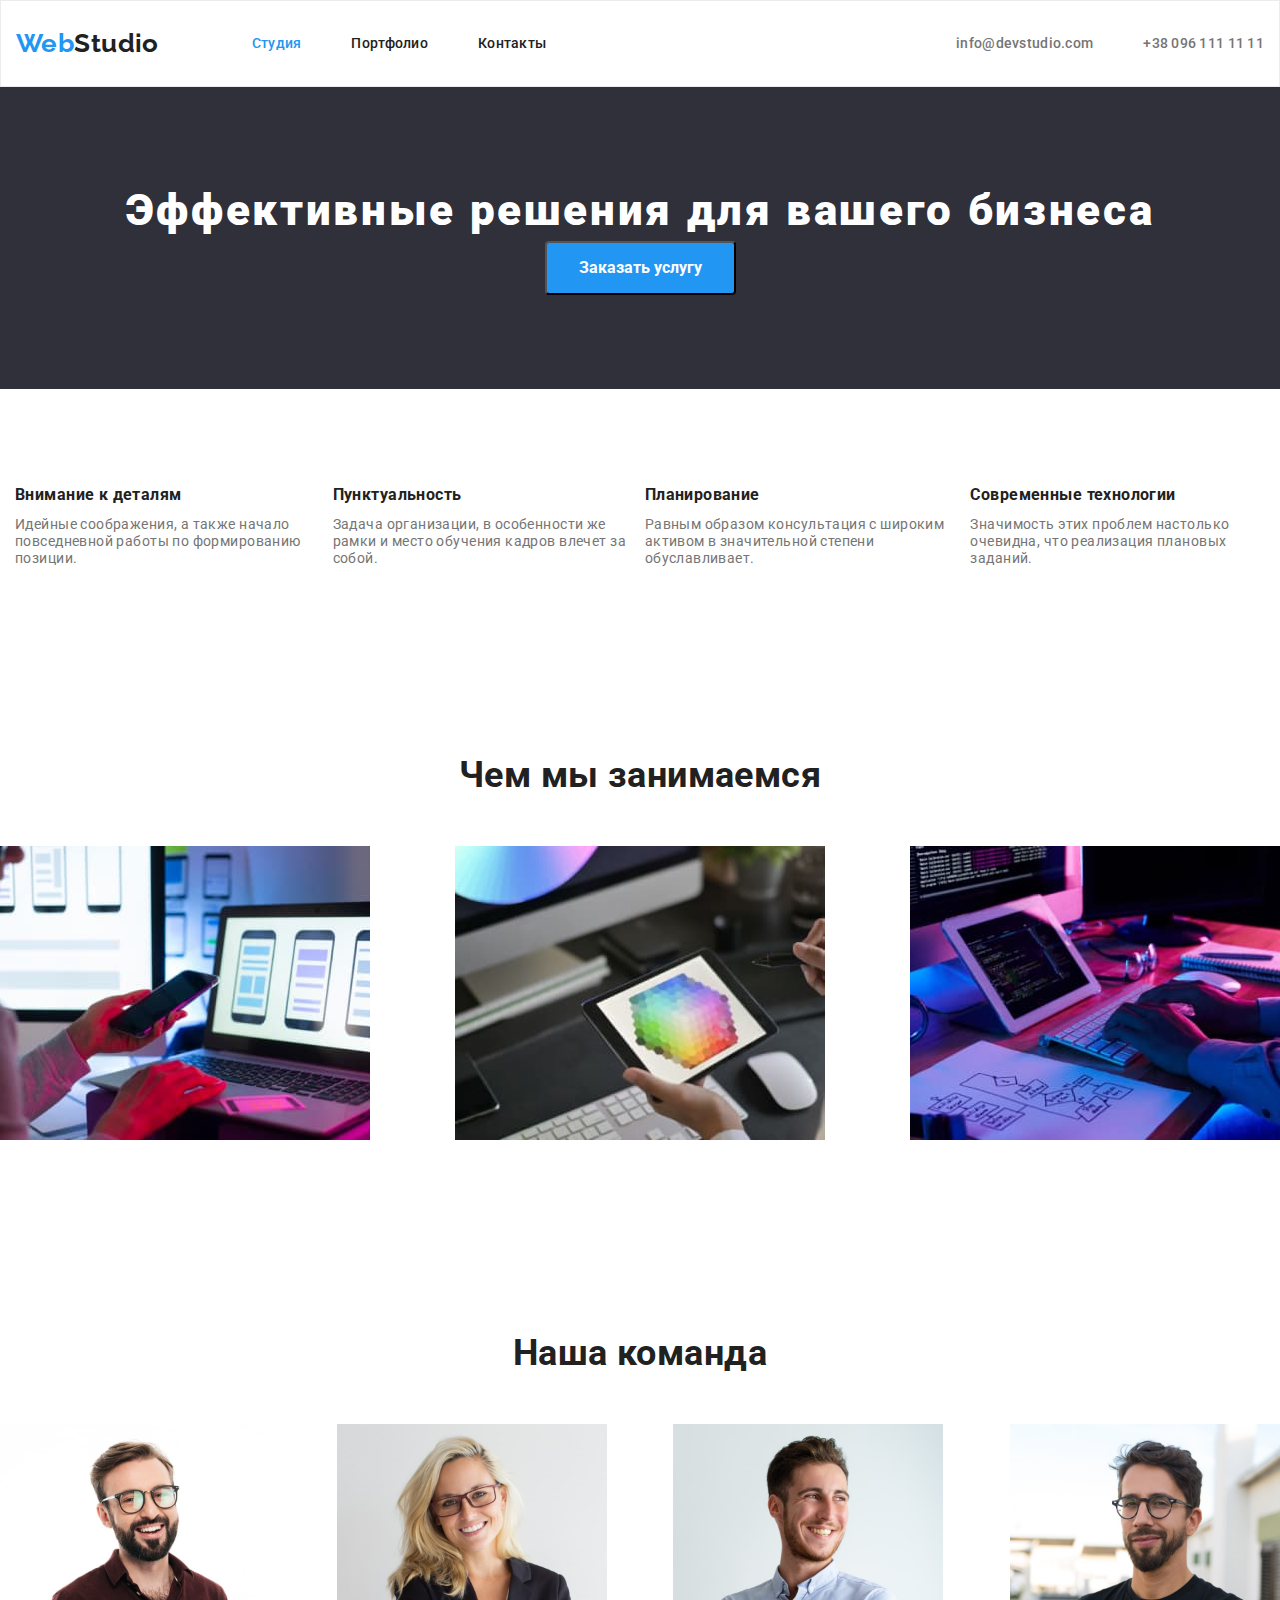
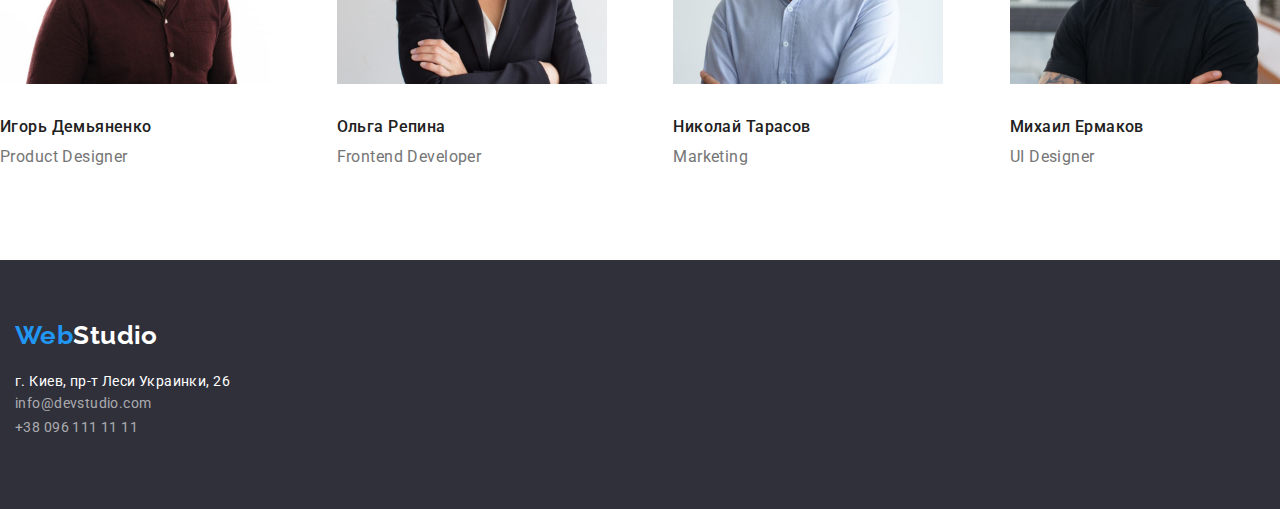
==== commit 08f62767: "25.07.2021 початок Flex" ====
--- a/index.html
+++ b/index.html
@@ -14,12 +14,11 @@
 </head>
 
 <body>
-    <header>
-        <div class="container">
+    <header class="header">
+        <div class="container header-logo">
             <a class="logo" href="/">Web<span class="logo-span">Studio</span></a>
-            
             <nav>
-                <ul class="navigation list">
+                <ul class="navigation">
                     <li class="navigation-item">
                         <a class="navigation-link current" href="./index.html">Студия</a>
                     </li>
@@ -31,7 +30,7 @@
                     </li>
                 </ul>
             </nav>
-            <ul class="header-contacts list">
+            <ul class="header-contacts">
                 <li class="contact-item"><a class="contact-link" href="mailto:info@devstudio.com">info@devstudio.com</a>
                 </li>
                 <li class="contact-item"><a class="contact-link" href="tel:+380961111111">+38 096 111 11 11</a></li>
@@ -47,7 +46,7 @@
         <!--principles of activity-->
             <section class="section">
                 <div class="container">
-                    <ul class="list">
+                    <ul class="principles-flex">
                         <li clacc="principles-item">
                             <h3 class="title-principles">Внимание к деталям</h3>
                             <p class="principles-text">Идейные соображения, а также начало повседневной работы по формированию
@@ -73,9 +72,9 @@
             </section>
                 <!--section with photos-->
             <section class="section">
-                <div class="container">
+                <div class="container"></div>
                     <h2 class="title-section">Чем мы занимаемся</h2>
-                    <ul class="list">
+                    <ul class="photo-sectin-flex">
                         <li><img src="./images/img1.jpg" alt="ноутбук та телефон" width="370" /></li>
                         <li><img src="./images/img2.jpg" alt="Планшет" width="370" /></li>
                         <li><img src="./images/img3.jpg" alt="Клавіатура" width="370" /></li>
@@ -84,36 +83,38 @@
             </section>
         <!--our team-->
         <section class="section">
-            <h2 class="title-section">Наша команда</h2>
-            <ul class="list">
-                <li class="worker-item">
-                    <img src="./images/igor.jpg" alt="Фото Ігоря" width="270" class="worker-photo" />
-                    <h3 class="worker-name">Игорь Демьяненко</h3>
-                    <p class="worker-specialty">Product Designer</p>
-                </li>
-                <li class="worker-item">
-                    <img src="./images/olga.jpg" alt="Фото Ольги" width="270" class="worker-photo" />
-                    <h3 class="worker-name">Ольга Репина</h3>
-                    <p class="worker-specialty">Frontend Developer</p>
-                </li>
-                <li class="worker-item">
-                    <img src="./images/nikolay.jpg" alt="Фото Миколи" width="270" class="worker-photo" />
-                    <h3 class="worker-name">Николай Тарасов</h3>
-                    <p class="worker-specialty">Marketing</p>
-                </li>
-                <li class="worker-item">
-                    <img src="./images/mihail.jpg" alt="Фото Михайла" width="270" class="worker-photo" />
-                    <h3 class="worker-name">Михаил Ермаков</h3>
-                    <p class="worker-specialty">UI Designer</p>
-                </li>
-            </ul>
+            <div class="container"></div>
+                <h2 class="title-section">Наша команда</h2>
+                <ul class="team-flex">
+                    <li class="worker-item">
+                        <img src="./images/igor.jpg" alt="Фото Ігоря" width="270" class="worker-photo" />
+                        <h3 class="worker-name">Игорь Демьяненко</h3>
+                        <p class="worker-specialty">Product Designer</p>
+                    </li>
+                    <li class="worker-item">
+                        <img src="./images/olga.jpg" alt="Фото Ольги" width="270" class="worker-photo" />
+                        <h3 class="worker-name">Ольга Репина</h3>
+                        <p class="worker-specialty">Frontend Developer</p>
+                    </li>
+                    <li class="worker-item">
+                        <img src="./images/nikolay.jpg" alt="Фото Миколи" width="270" class="worker-photo" />
+                        <h3 class="worker-name">Николай Тарасов</h3>
+                        <p class="worker-specialty">Marketing</p>
+                    </li>
+                    <li class="worker-item">
+                        <img src="./images/mihail.jpg" alt="Фото Михайла" width="270" class="worker-photo" />
+                        <h3 class="worker-name">Михаил Ермаков</h3>
+                        <p class="worker-specialty">UI Designer</p>
+                    </li>
+                </ul>
+            </div>
         </section>
     </main>
     <footer class="footer">
         <div class="container">
             <a class="logo-footer" href="/">Web<span class="logo-footer-span">Studio</span></a>
             <address>
-                <ul class="address list">
+                <ul class="address">
                     <li class="address-text">г. Киев, пр-т Леси Украинки, 26</li>
                     <li><a class="footer-contact" href="mailto:info@devstudio.com">info@devstudio.com</a></li>
                     <li><a class="footer-contact tel" href="tel:+380961111111">+38 096 111 11 11</a></li>
--- a/css/styles.css
+++ b/css/styles.css
@@ -12,11 +12,36 @@
   letter-spacing: 0.03em;
   font-size: 14px;
   line-height: 1.2;
-}
-.list {
+  padding: 0;
+}
+ul {
   list-style: none;
   padding: 0;
   margin: 0;
+}
+a {
+  display: block;
+}
+/*other*/
+.title-section {
+  font-weight: 700;
+  font-size: 36px;
+  line-height: 1.17;
+  text-align: center;
+  padding-bottom: 50px;
+}
+.container {
+  width: 1230;
+  margin-left: auto;
+  margin-right: auto;
+  padding: 0 15px;
+  
+}
+.section {
+  padding-top: 94px;
+  padding-bottom: 94px;
+  margin-top: 0;
+  margin-bottom: 0;
 }
 .navigation-link:hover,
 .navigation-link:focus,
@@ -48,8 +73,7 @@
 }
 .logo {
   display: inline-block;
-  margin-top: 24px;
-  margin-bottom: 25px;
+  margin-right: 93px;
 }
 .logo-span {
   color: var(--title-text-color);
@@ -60,9 +84,9 @@
   color: var(--title-text-color);
   letter-spacing: 0.02em;
   text-decoration: none;
-  margin-top: 32px;
-  margin-bottom: 32px;
   vertical-align: middle;
+  padding-top: 34px;
+  padding-bottom: 34px;
 }
 .contact-link {
   display: inline-block;
@@ -70,12 +94,31 @@
   color: var(--text-color);
   text-decoration: none;
   letter-spacing: 0.02em;
-  margin-top: 32px;
-  margin-bottom: 32px;
   vertical-align: middle;
+  padding-top: 34px;
+  padding-bottom: 34px;
 }
 .current {
   color: var(--accent-color);
+}
+.header-logo {
+  display: flex;
+  align-items: center;
+}
+.navigation {
+  display: flex;
+  align-items: center;
+}
+.header-contacts {
+  display: flex;
+  align-items: center;
+  margin-left: auto;
+}
+.navigation-item:not(:last-child), .contact-item:not(:last-child) {
+  margin-right: 50px;
+}
+.header {
+  border: 1px solid #ECECEC;
 }
 /*footer*/
 .logo-footer-span,
@@ -129,7 +172,7 @@
 }
 .hero {
   text-align: center;
-  margin-bottom: 94px;
+  padding-bottom: 94px;
 }
 .hero-text {
   font-weight: 900;
@@ -139,6 +182,7 @@
   letter-spacing: 0.06em;
   margin-bottom: 0;
   margin-top: 0;
+  padding-top: 94px;
 }
 /*principles*/
 .title-principles {
@@ -146,6 +190,17 @@
   font-weight: 700;
   line-height: 1.42;
   margin-bottom: 10px;
+}
+.principles-flex {
+  display: flex;
+  align-items: center;
+  justify-content: space-between;
+}
+/* section with photo */
+.photo-sectin-flex {
+  display: flex;
+  align-items: center;
+  justify-content: space-between;
 }
 /*worker*/
 .worker-photo {
@@ -160,6 +215,11 @@
 .worker-specialty {
   font-size: 16px;
   margin-bottom: 0;
+}
+.team-flex {
+  display: flex;
+  align-items: center;
+  justify-content: space-between;
 }
 /*filter*/
 .filter-button:hover {
@@ -178,12 +238,23 @@
   border-radius: 4px;
   vertical-align: middle;
   padding: 6px 32px;
+  margin-right: 4px;
+}
+
+.button-flex {
+  display: flex;
+  align-items: center;
+  justify-content: center;
+}
+.button-all {
+  margin-right: 27px;
 }
 /*galery*/
 .galery-title {
   font-weight: 700;
   font-size: 18px;
   line-height: 2;
+  padding-top: 20px;
 }
 .galery-link {
   text-decoration: none;
@@ -191,29 +262,24 @@
 .galery-text {
   color: var(--text-color);
 }
-
-/*other*/
-.title-section {
-  font-weight: 700;
-  font-size: 36px;
-  line-height: 1.17;
-  text-align: center;
-  margin-bottom: 50px;
-}
-.list {
-  padding-top: 94;
-  padding-bottom: 94;
-  margin-top: 0;
-  margin-bottom: 0;
-}
-.container {
-  width: 1230;
-  margin-left: auto;
-  margin-right: auto;
-  padding: 0 15px;
-  outline: 2px solid tomato;
-  background-color: violet;
-}
-.section {
-  background-color: yellow;
-}
+.galery {
+  display: flex;
+  align-items: center;
+  flex-wrap: wrap;
+  margin-top: 45px;
+  justify-content: space-between;
+}
+.galery-item {
+  margin-top: 30px;
+}
+
+
+
+
+
+
+
+
+
+
+  
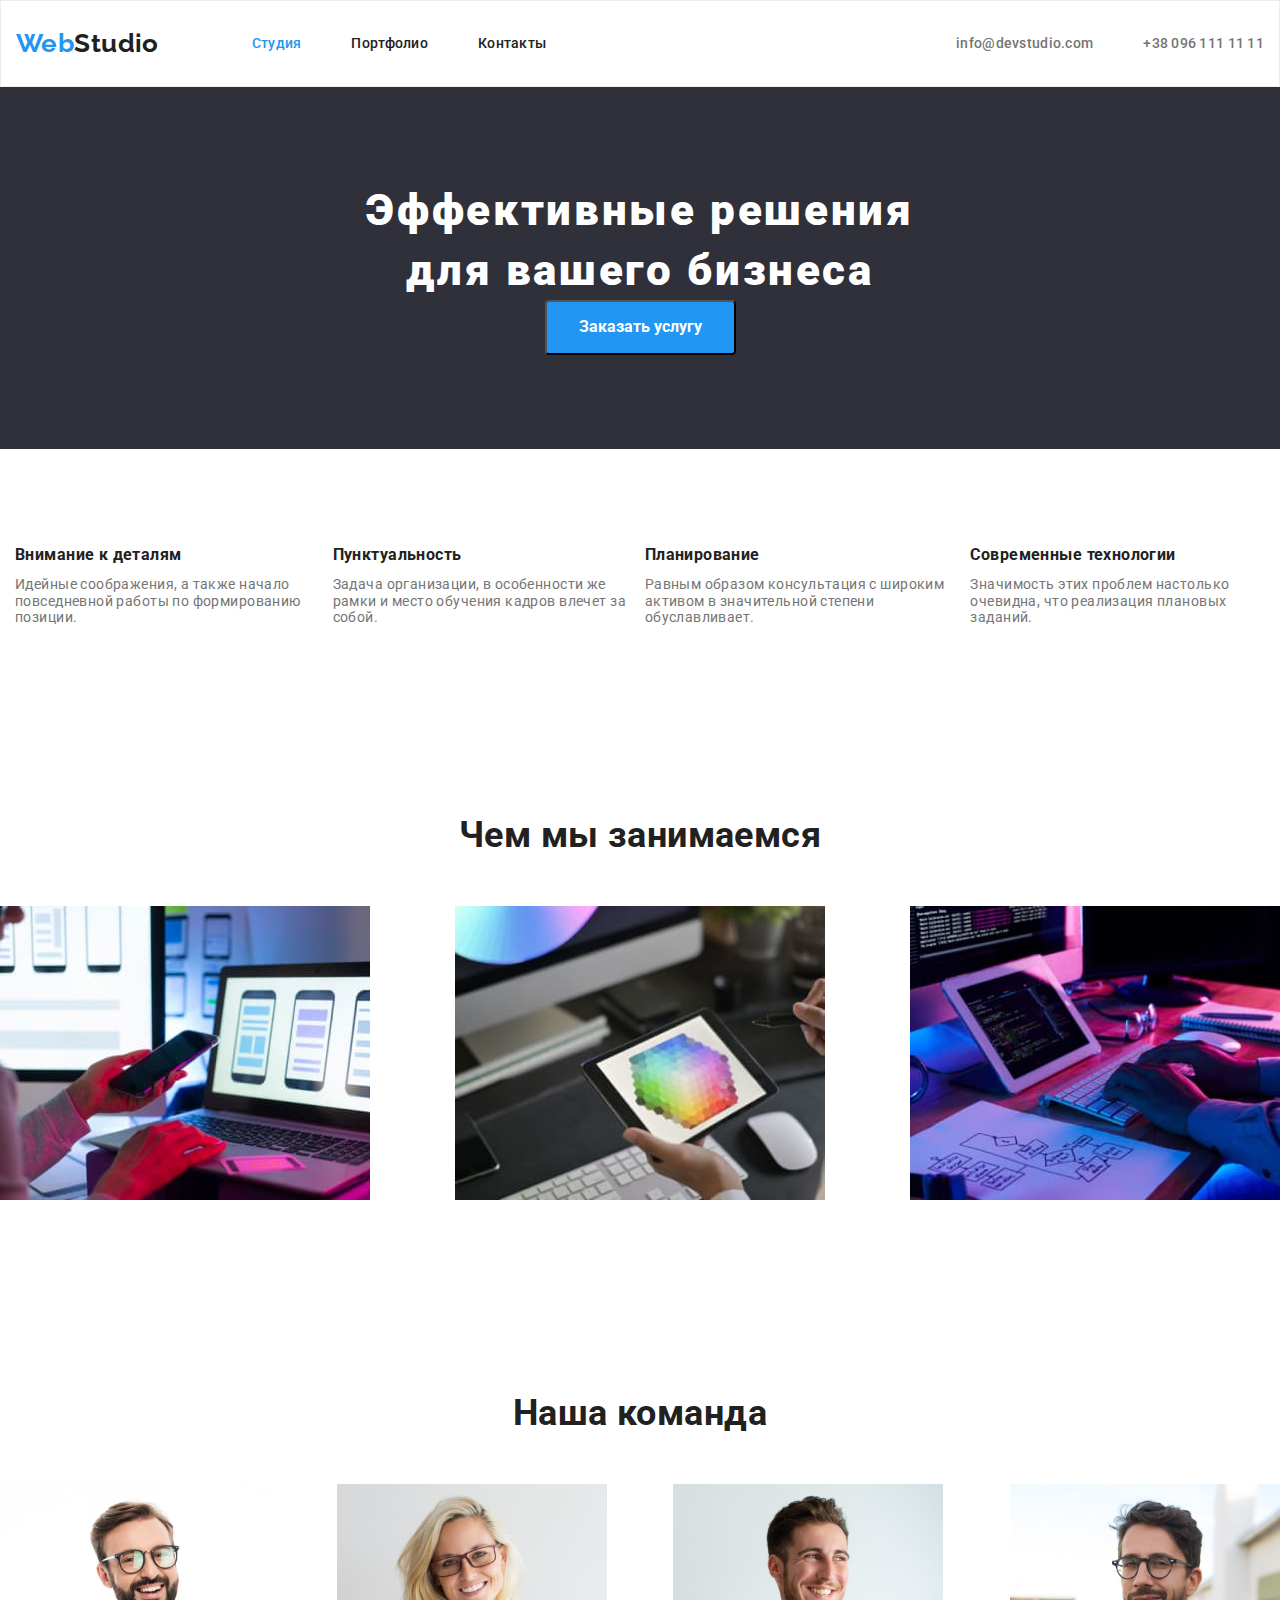
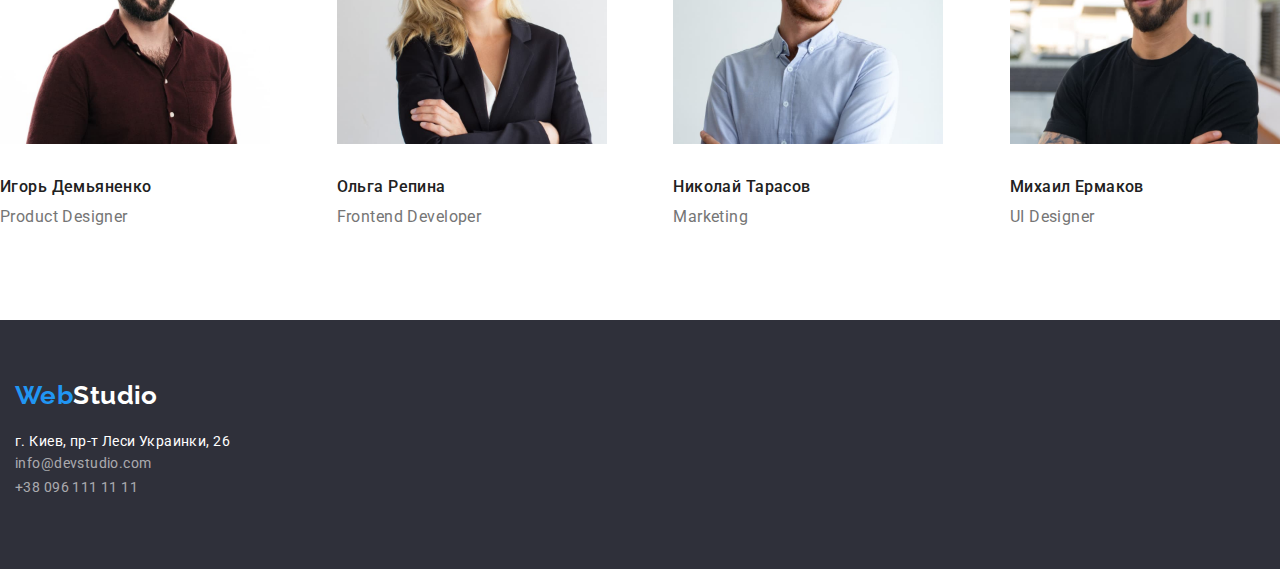
==== commit 581f9688: "26.07.2021" ====
--- a/index.html
+++ b/index.html
@@ -40,7 +40,7 @@
     <main>
         <!--hero section-->
         <section class="hero">
-            <h1 class="hero-text">Эффективные решения для вашего бизнеса</h1>
+            <h1 class="hero-text">Эффективные решения <br> для вашего бизнеса</h1>
             <button type="button" class="hero-button">Заказать услугу</button>
         </section>
         <!--principles of activity-->
--- a/css/styles.css
+++ b/css/styles.css
@@ -35,7 +35,6 @@
   margin-left: auto;
   margin-right: auto;
   padding: 0 15px;
-  
 }
 .section {
   padding-top: 94px;
@@ -57,7 +56,10 @@
 .galery-title {
   color: var(--title-text-color);
 }
-h1, h2, h3, p {
+h1,
+h2,
+h3,
+p {
   margin: 0;
   padding: 0;
 }
@@ -114,11 +116,12 @@
   align-items: center;
   margin-left: auto;
 }
-.navigation-item:not(:last-child), .contact-item:not(:last-child) {
+.navigation-item:not(:last-child),
+.contact-item:not(:last-child) {
   margin-right: 50px;
 }
 .header {
-  border: 1px solid #ECECEC;
+  border: 1px solid #ececec;
 }
 /*footer*/
 .logo-footer-span,
@@ -144,7 +147,7 @@
   display: inline-block;
   margin-bottom: 9px;
 }
-.tel{
+.tel {
   display: inline-block;
   margin-bottom: 60px;
 }
@@ -249,6 +252,14 @@
 .button-all {
   margin-right: 27px;
 }
+
+.hidden {
+  position: absolute;
+  clip: rect(0 0 0 0);
+  width: 1px;
+  height: 1px;
+  margin: 1px;
+}
 /*galery*/
 .galery-title {
   font-weight: 700;
@@ -272,14 +283,3 @@
 .galery-item {
   margin-top: 30px;
 }
-
-
-
-
-
-
-
-
-
-
-  
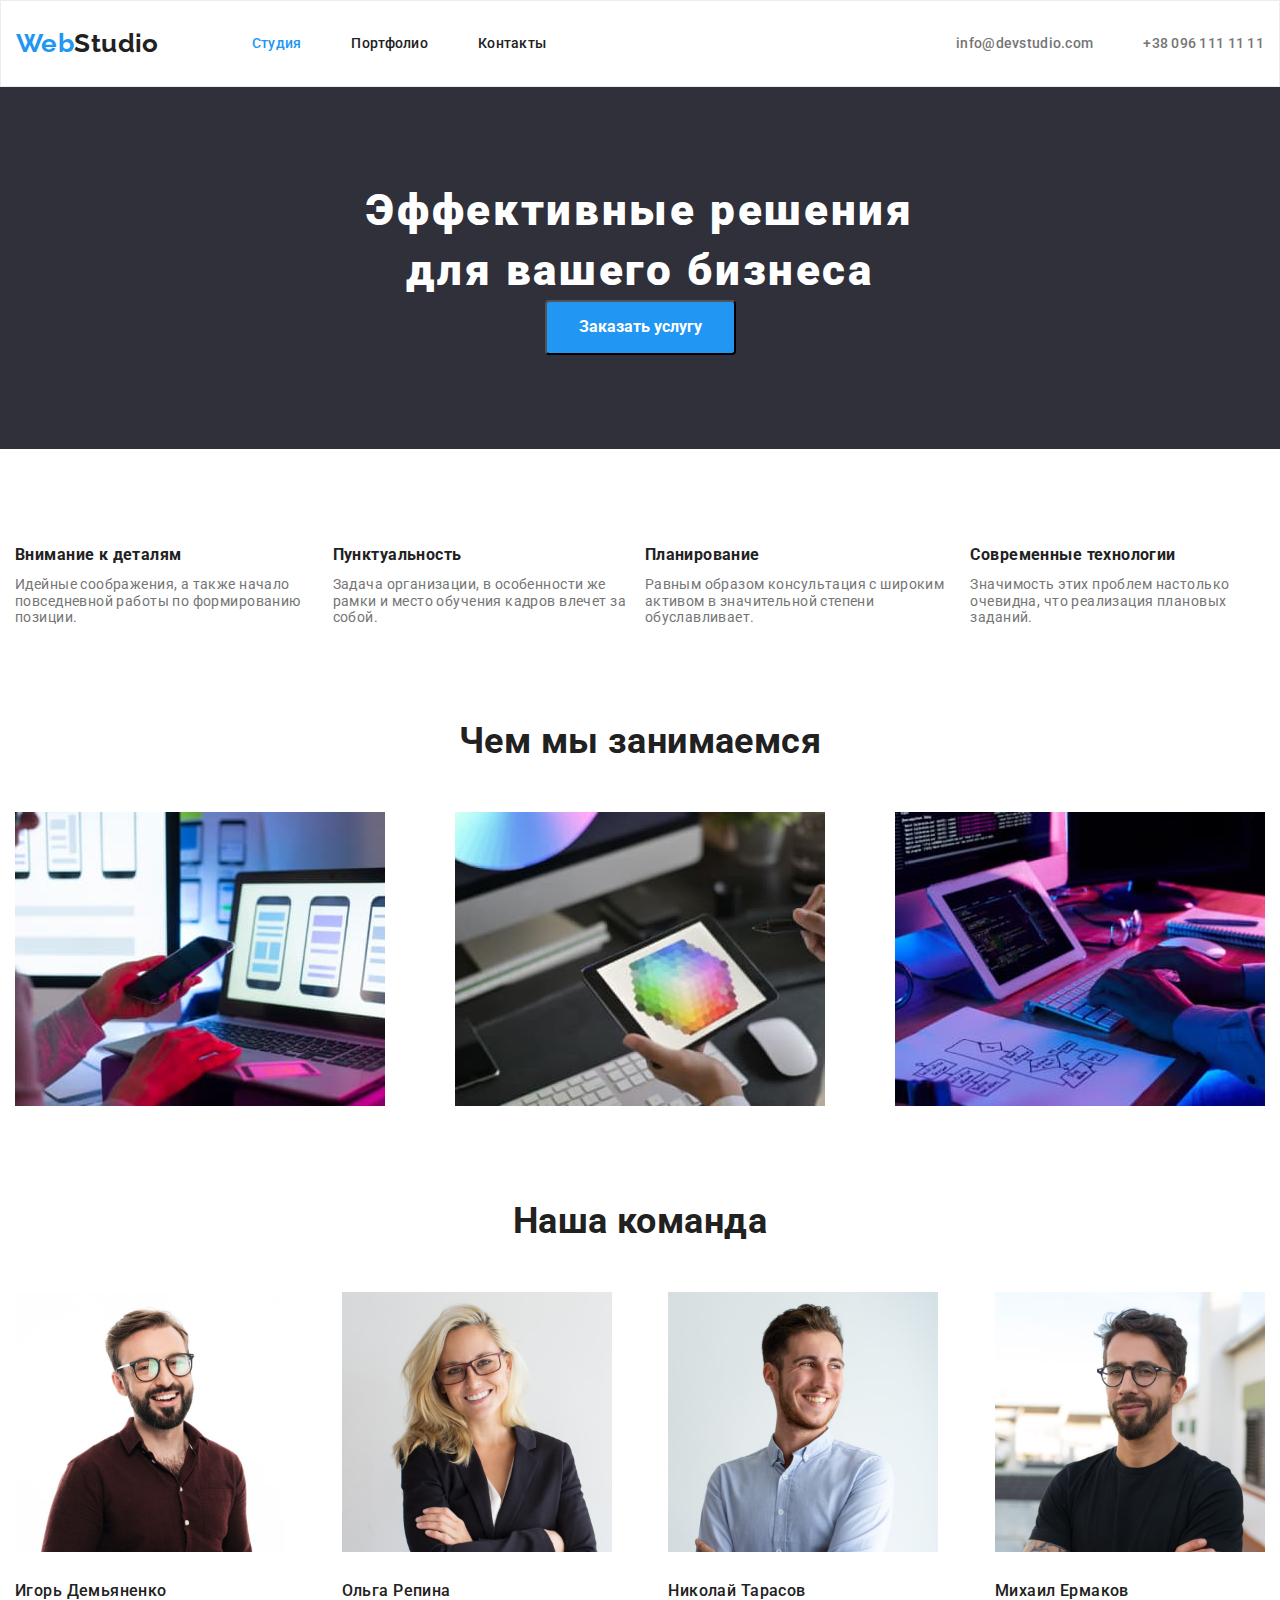
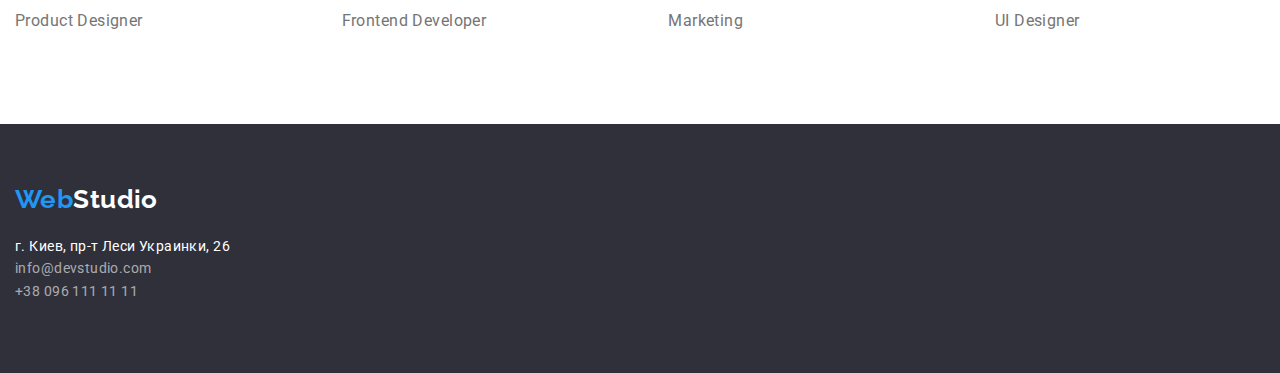
==== commit 14de9b6d: "ДЗ№3" ====
--- a/index.html
+++ b/index.html
@@ -71,8 +71,8 @@
                 </div>
             </section>
                 <!--section with photos-->
-            <section class="section">
-                <div class="container"></div>
+            <section class="section padding-reset">
+                <div class="container">
                     <h2 class="title-section">Чем мы занимаемся</h2>
                     <ul class="photo-sectin-flex">
                         <li><img src="./images/img1.jpg" alt="ноутбук та телефон" width="370" /></li>
@@ -82,8 +82,8 @@
                 </div>
             </section>
         <!--our team-->
-        <section class="section">
-            <div class="container"></div>
+        <section class="section padding-reset">
+            <div class="container">
                 <h2 class="title-section">Наша команда</h2>
                 <ul class="team-flex">
                     <li class="worker-item">
--- a/css/styles.css
+++ b/css/styles.css
@@ -22,6 +22,11 @@
 a {
   display: block;
 }
+img {
+  display: block;
+  max-width: 100%;
+  height: auto;
+}
 /*other*/
 .title-section {
   font-weight: 700;
@@ -31,7 +36,7 @@
   padding-bottom: 50px;
 }
 .container {
-  width: 1230;
+  width: 1200;
   margin-left: auto;
   margin-right: auto;
   padding: 0 15px;
@@ -198,13 +203,16 @@
   display: flex;
   align-items: center;
   justify-content: space-between;
+  padding-top: 0;
 }
 /* section with photo */
 .photo-sectin-flex {
   display: flex;
-  align-items: center;
+  padding: 0;
+  margin: 0;
   justify-content: space-between;
 }
+
 /*worker*/
 .worker-photo {
   margin-bottom: 30px;
@@ -221,8 +229,12 @@
 }
 .team-flex {
   display: flex;
-  align-items: center;
+  padding: 0;
+  margin: 0;
   justify-content: space-between;
+}
+.worker-item:not(:last-child) {
+  margin-right: 30px;
 }
 /*filter*/
 .filter-button:hover {
@@ -265,7 +277,6 @@
   font-weight: 700;
   font-size: 18px;
   line-height: 2;
-  padding-top: 20px;
 }
 .galery-link {
   text-decoration: none;
@@ -274,12 +285,22 @@
   color: var(--text-color);
 }
 .galery {
-  display: flex;
-  align-items: center;
+  padding: 0;
+  margin: 0;
+  list-style: none;
+  display: flex;
   flex-wrap: wrap;
-  margin-top: 45px;
+  margin-top: 30px;
   justify-content: space-between;
 }
 .galery-item {
   margin-top: 30px;
 }
+.card-content {
+  padding: 20px 24px;
+  margin: 0;
+  border-bottom: #eeeeee;
+}
+.padding-reset {
+  padding-top: 0px;
+}
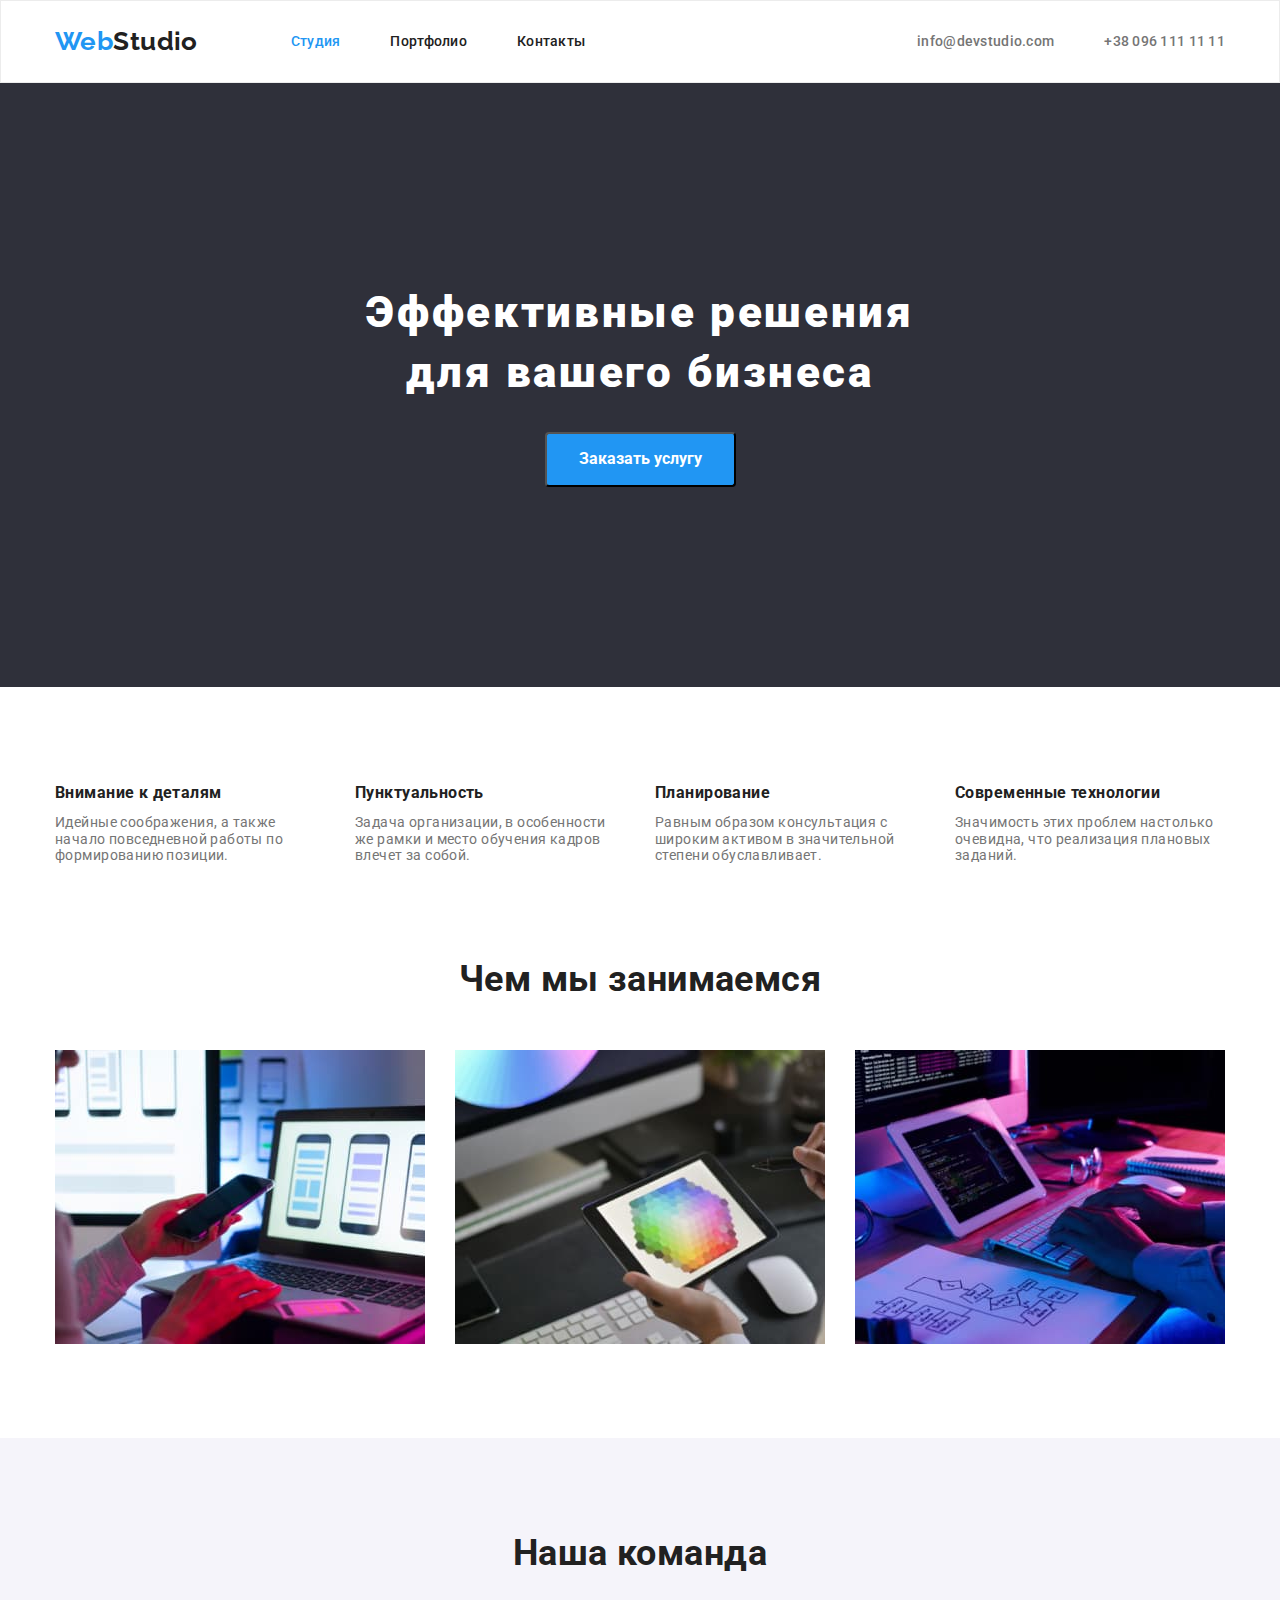
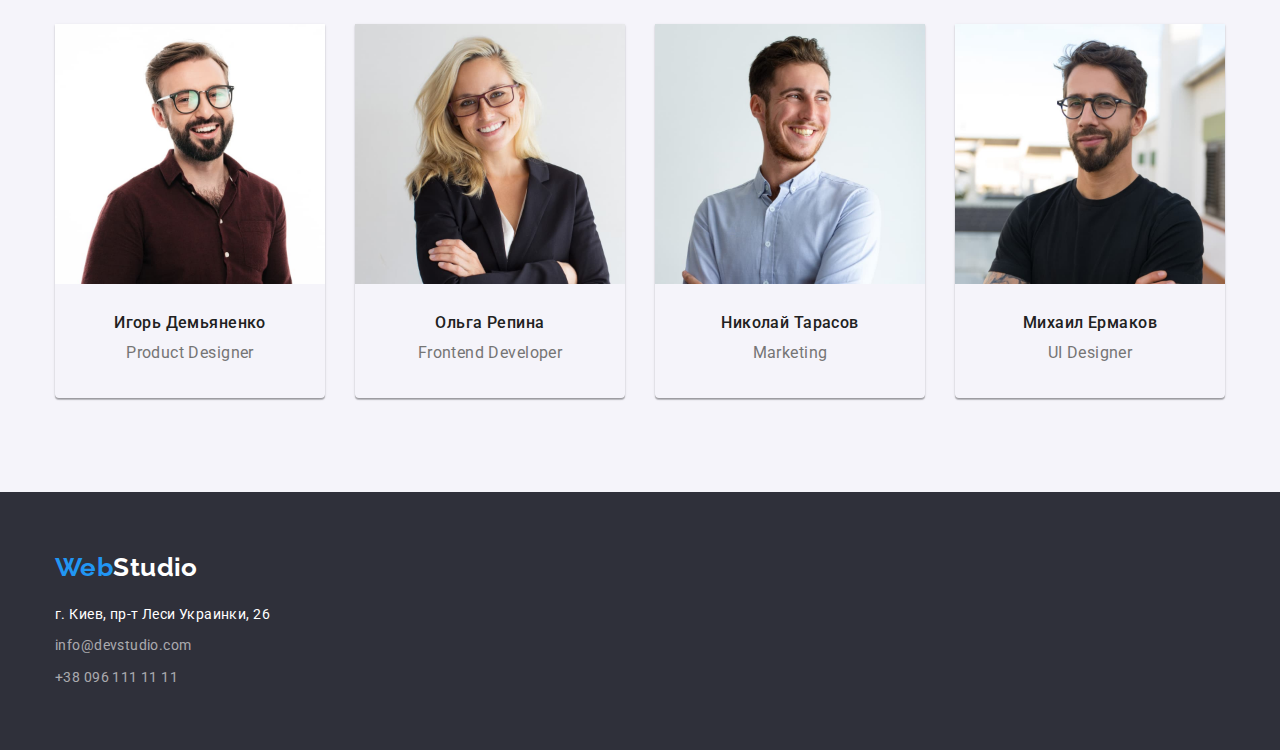
==== commit 111d88dc: "виправлене ДЗ№3" ====
--- a/index.html
+++ b/index.html
@@ -47,22 +47,22 @@
             <section class="section">
                 <div class="container">
                     <ul class="principles-flex">
-                        <li clacc="principles-item">
+                        <li class="principles-item">
                             <h3 class="title-principles">Внимание к деталям</h3>
                             <p class="principles-text">Идейные соображения, а также начало повседневной работы по формированию
                                 позиции.</p>
                         </li>
-                        <li clacc="principles-item">
+                        <li class="principles-item">
                             <h3 class="title-principles">Пунктуальность</h3>
                             <p class="principles-text">Задача организации, в особенности же рамки и место обучения кадров влечет
                                 за собой.</p>
                         </li>
-                        <Li clacc="principles-item">
+                        <Li class="principles-item">
                             <h3 class="title-principles">Планирование</h3>
                             <p class="principles-text">Равным образом консультация с широким активом в значительной степени
                                 обуславливает.</p>
                         </li>
-                        <li clacc="principles-item">
+                        <li class="principles-item">
                             <h3 class="title-principles">Современные технологии</h3>
                             <p class="principles-text">Значимость этих проблем настолько очевидна, что реализация плановых
                                 заданий.</p>
@@ -82,29 +82,38 @@
                 </div>
             </section>
         <!--our team-->
-        <section class="section padding-reset">
+        <section class="section worker-background">
             <div class="container">
                 <h2 class="title-section">Наша команда</h2>
                 <ul class="team-flex">
                     <li class="worker-item">
                         <img src="./images/igor.jpg" alt="Фото Ігоря" width="270" class="worker-photo" />
-                        <h3 class="worker-name">Игорь Демьяненко</h3>
-                        <p class="worker-specialty">Product Designer</p>
+                        <div class="worker-thumb">
+                            <h3 class="worker-name">Игорь Демьяненко</h3>
+                            <p class="worker-specialty">Product Designer</p>
+                        </div>
+                        
                     </li>
                     <li class="worker-item">
                         <img src="./images/olga.jpg" alt="Фото Ольги" width="270" class="worker-photo" />
-                        <h3 class="worker-name">Ольга Репина</h3>
-                        <p class="worker-specialty">Frontend Developer</p>
+                        <div class="worker-thumb">
+                            <h3 class="worker-name">Ольга Репина</h3>
+                            <p class="worker-specialty">Frontend Developer</p>
+                        </div>
                     </li>
                     <li class="worker-item">
                         <img src="./images/nikolay.jpg" alt="Фото Миколи" width="270" class="worker-photo" />
-                        <h3 class="worker-name">Николай Тарасов</h3>
-                        <p class="worker-specialty">Marketing</p>
+                        <div class="worker-thumb">
+                            <h3 class="worker-name">Николай Тарасов</h3>
+                            <p class="worker-specialty">Marketing</p>
+                        </div>
                     </li>
                     <li class="worker-item">
                         <img src="./images/mihail.jpg" alt="Фото Михайла" width="270" class="worker-photo" />
-                        <h3 class="worker-name">Михаил Ермаков</h3>
-                        <p class="worker-specialty">UI Designer</p>
+                        <div class="worker-thumb">
+                            <h3 class="worker-name">Михаил Ермаков</h3>
+                            <p class="worker-specialty">UI Designer</p>
+                        </div>
                     </li>
                 </ul>
             </div>
--- a/css/styles.css
+++ b/css/styles.css
@@ -20,6 +20,7 @@
   margin: 0;
 }
 a {
+  text-decoration: none;
   display: block;
 }
 img {
@@ -33,10 +34,10 @@
   font-size: 36px;
   line-height: 1.17;
   text-align: center;
-  padding-bottom: 50px;
+  margin-bottom: 50px;
 }
 .container {
-  width: 1200;
+  width: 1200px;
   margin-left: auto;
   margin-right: auto;
   padding: 0 15px;
@@ -44,8 +45,6 @@
 .section {
   padding-top: 94px;
   padding-bottom: 94px;
-  margin-top: 0;
-  margin-bottom: 0;
 }
 .navigation-link:hover,
 .navigation-link:focus,
@@ -66,7 +65,6 @@
 h3,
 p {
   margin: 0;
-  padding: 0;
 }
 
 /* header */
@@ -76,10 +74,8 @@
   font-weight: 700;
   font-size: 26px;
   color: var(--accent-color);
-  text-decoration: none;
 }
 .logo {
-  display: inline-block;
   margin-right: 93px;
 }
 .logo-span {
@@ -92,8 +88,8 @@
   letter-spacing: 0.02em;
   text-decoration: none;
   vertical-align: middle;
-  padding-top: 34px;
-  padding-bottom: 34px;
+  padding-top: 32px;
+  padding-bottom: 32px;
 }
 .contact-link {
   display: inline-block;
@@ -102,8 +98,8 @@
   text-decoration: none;
   letter-spacing: 0.02em;
   vertical-align: middle;
-  padding-top: 34px;
-  padding-bottom: 34px;
+  padding-top: 32px;
+  padding-bottom: 32px;
 }
 .current {
   color: var(--accent-color);
@@ -132,6 +128,9 @@
 .logo-footer-span,
 .address-text {
   color: var(--wright-color);
+}
+.footer {
+  padding: 60px 0;
 }
 .address-text {
   font-style: normal;
@@ -143,18 +142,17 @@
   color: rgba(255, 255, 255, 0.6);
   text-decoration: none;
 }
+.footer-contact {
+  margin-top: 9px;
+}
 .logo-footer {
   display: inline-block;
-  margin-top: 60px;
+  margin-top: 0;
   margin-bottom: 20px;
 }
-.address {
-  display: inline-block;
-  margin-bottom: 9px;
-}
+
 .tel {
   display: inline-block;
-  margin-bottom: 60px;
 }
 
 /*hero*/
@@ -180,7 +178,8 @@
 }
 .hero {
   text-align: center;
-  padding-bottom: 94px;
+  padding-bottom: 200px;
+  padding-top: 200px;
 }
 .hero-text {
   font-weight: 900;
@@ -188,34 +187,42 @@
   line-height: 1.36;
   color: var(--wright-color);
   letter-spacing: 0.06em;
-  margin-bottom: 0;
-  margin-top: 0;
-  padding-top: 94px;
+  margin-bottom: 30px;
 }
 /*principles*/
+.padding-reset {
+  padding-top: 0px;
+}
+
+.principles-flex {
+  display: flex;
+}
 .title-principles {
-  display: inline-block;
   font-weight: 700;
   line-height: 1.42;
   margin-bottom: 10px;
 }
-.principles-flex {
-  display: flex;
-  align-items: center;
-  justify-content: space-between;
-  padding-top: 0;
-}
+.principles-text {
+  display: inline;
+  font-weight: 400;
+  line-height: 1.7px;
+}
+.principles-item {
+  width: 270px;
+}
+.principles-item:not(:last-child) {
+  margin-right: 30px;
+}
+
 /* section with photo */
 .photo-sectin-flex {
   display: flex;
-  padding: 0;
-  margin: 0;
   justify-content: space-between;
 }
-
 /*worker*/
-.worker-photo {
-  margin-bottom: 30px;
+
+.worker-background {
+  background-color: #F5F4FA;
 }
 .worker-name {
   font-weight: 500;
@@ -223,18 +230,24 @@
   line-height: 1.18;
   margin-bottom: 10px;
 }
+.worker-item {
+  box-shadow: 0px 1px 3px rgba(0, 0, 0, 0.12), 0px 1px 1px rgba(0, 0, 0, 0.14), 0px 2px 1px rgba(0, 0, 0, 0.2);
+  border-radius: 0px 0px 4px 4px; 
+}
 .worker-specialty {
   font-size: 16px;
   margin-bottom: 0;
 }
 .team-flex {
   display: flex;
-  padding: 0;
-  margin: 0;
-  justify-content: space-between;
 }
 .worker-item:not(:last-child) {
   margin-right: 30px;
+}
+.worker-thumb {
+  text-align: center;
+  padding-top: 30px;
+  padding-bottom: 36px;
 }
 /*filter*/
 .filter-button:hover {
@@ -242,6 +255,7 @@
   background-color: var(--accent-color);
 }
 .filter-button {
+  border: transparent;
   display: inline-block;
   color: var(--title-text-color);
   font-weight: 500;
@@ -253,16 +267,15 @@
   border-radius: 4px;
   vertical-align: middle;
   padding: 6px 32px;
-  margin-right: 4px;
-}
-
-.button-flex {
-  display: flex;
-  align-items: center;
+  
+}
+.filter-item:not(:last-child){
+  margin-right: 8px;
+}
+.filter {
+  display: flex;
   justify-content: center;
-}
-.button-all {
-  margin-right: 27px;
+  margin-bottom: 50px;
 }
 
 .hidden {
@@ -277,30 +290,31 @@
   font-weight: 700;
   font-size: 18px;
   line-height: 2;
-}
-.galery-link {
-  text-decoration: none;
-}
+  margin-bottom: 8px;
+}
+
 .galery-text {
   color: var(--text-color);
 }
 .galery {
-  padding: 0;
-  margin: 0;
-  list-style: none;
   display: flex;
   flex-wrap: wrap;
-  margin-top: 30px;
-  justify-content: space-between;
 }
 .galery-item {
-  margin-top: 30px;
+  width: 370px;
+  margin-bottom: 30px;
+  margin-right: 30px;
+  background: #FFFFFF;
+  border: 1px solid #EEEEEE;
+}
+.galery-item:nth-last-child(3n + 1) {
+  margin-right: 0;
+}
+.galery-item:nth-last-child(-n + 3) {
+  margin-bottom: 0;
 }
 .card-content {
   padding: 20px 24px;
   margin: 0;
-  border-bottom: #eeeeee;
-}
-.padding-reset {
-  padding-top: 0px;
-}
+}
+
